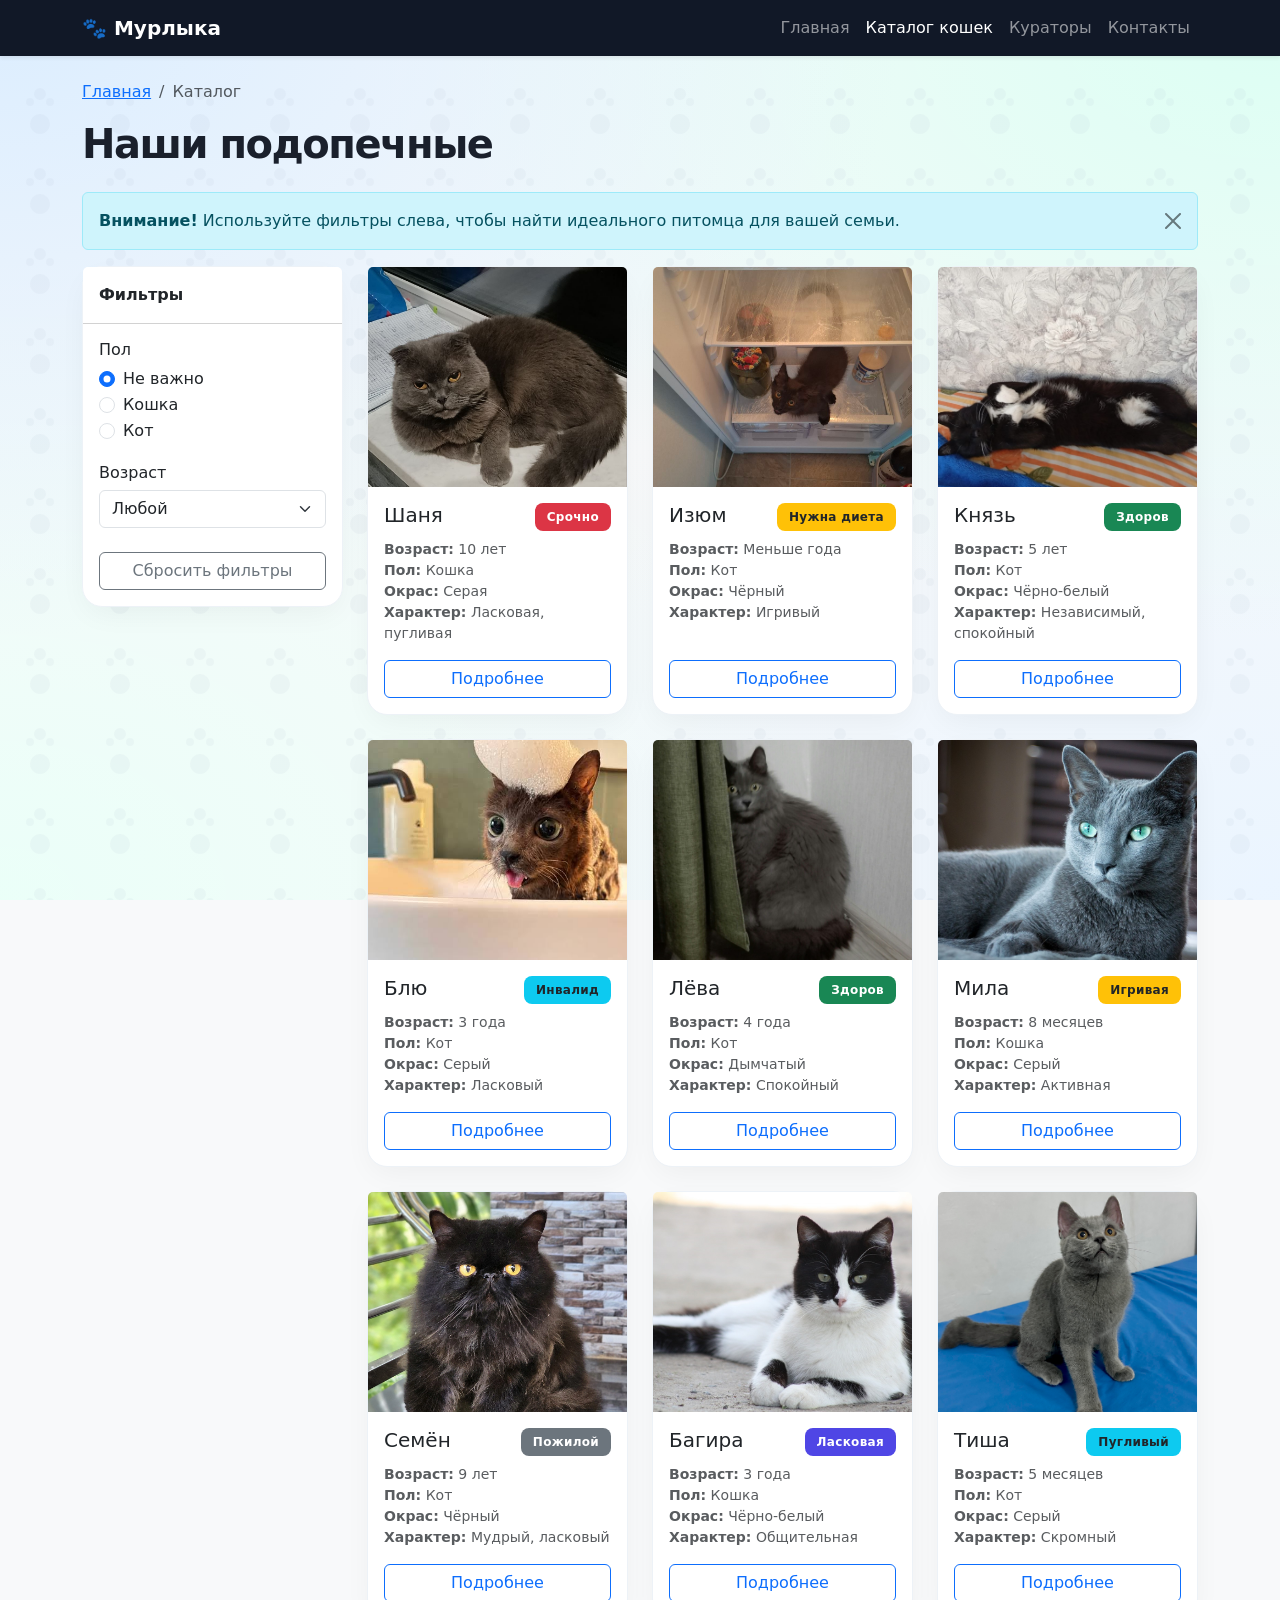
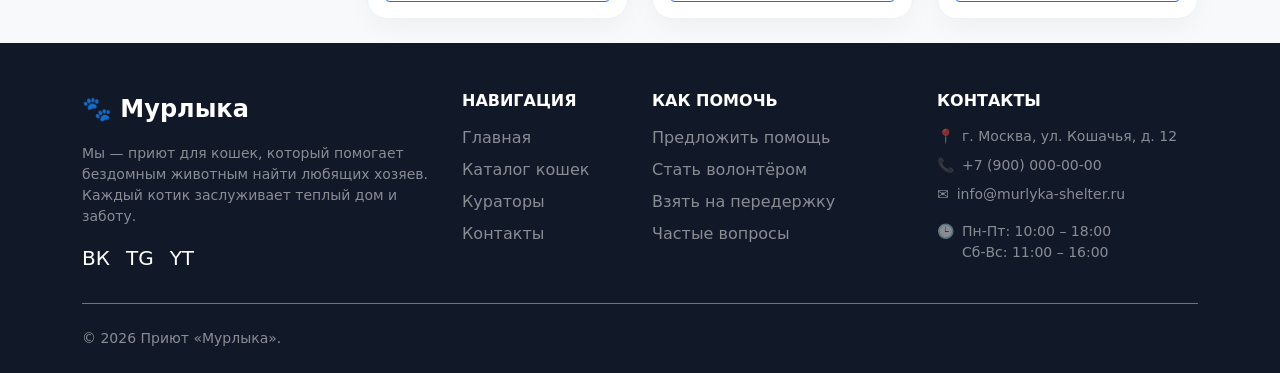
==== catalog.html @ c3ca49e0 "final changes" ====
<!DOCTYPE html>
<html lang="ru">
<head>
  <meta charset="UTF-8">
  <meta name="viewport" content="width=device-width, initial-scale=1.0">
  <meta name="description" content="Каталог кошек приюта Мурлыка. Найдите своего друга.">
  <title>Каталог кошек — Приют «Мурлыка»</title>
  
  <link rel="stylesheet" href="vendor/bootstrap/css/bootstrap.min.css">
  <link rel="stylesheet" href="css/custom.css">
</head>
<body class="bg-light d-flex flex-column min-vh-100">

  <!-- Навигация (копируем с главной) -->
  <nav class="navbar navbar-expand-lg navbar-dark bg-dark sticky-top shadow-sm">
    <div class="container">
      <a class="navbar-brand fw-bold" href="index.html">🐾 Мурлыка</a>
      <button class="navbar-toggler" type="button" data-bs-toggle="collapse" data-bs-target="#mainNavbar" aria-controls="mainNavbar" aria-expanded="false" aria-label="Переключить навигацию">
        <span class="navbar-toggler-icon"></span>
      </button>
      
      <div class="collapse navbar-collapse" id="mainNavbar">
        <ul class="navbar-nav ms-auto mb-2 mb-lg-0">
          <li class="nav-item">
            <a class="nav-link" href="index.html">Главная</a>
          </li>
          <li class="nav-item">
            <a class="nav-link active" aria-current="page" href="catalog.html">Каталог кошек</a>
          </li>
          
          <li class="nav-item">
            <a class="nav-link" href="curators.html">Кураторы</a>
          </li>
          <li class="nav-item">
            <a class="nav-link" href="contacts.html">Контакты</a>
          </li>
        </ul>
      </div>
    </div>
  </nav>

  <main class="flex-grow-1">
    <div class="container my-4">
      
      <!-- Хлебные крошки (из КР 1) -->
      <nav aria-label="breadcrumb">
        <ol class="breadcrumb">
          <li class="breadcrumb-item"><a href="index.html">Главная</a></li>
          <li class="breadcrumb-item active" aria-current="page">Каталог</li>
        </ol>
      </nav>

      <h1 class="mb-4">Наши подопечные</h1>

      <!-- Информационное сообщение (Alert из методички) -->
      <div class="alert alert-info alert-dismissible fade show" role="alert">
        <strong>Внимание!</strong> Используйте фильтры слева, чтобы найти идеального питомца для вашей семьи.
        <button type="button" class="btn-close" data-bs-dismiss="alert" aria-label="Закрыть"></button>
      </div>

            <div class="row g-4">
        <!-- Фильтры -->
        <div class="col-lg-3">
          <div class="catalog-filters sticky-top">
            <div class="card shadow-sm border-0">
              <div class="card-header bg-white fw-bold py-3">Фильтры</div>
              <div class="card-body">
                <!-- Добавили id="filter-form" -->
                <form id="filter-form">
                  
                  <fieldset class="mb-3">
                    <legend class="h6 mb-2">Пол</legend>
                    <div class="form-check">
                      <input class="form-check-input filter-radio" type="radio" name="gender" id="genderAll" value="all" checked>
                      <label class="form-check-label" for="genderAll">Не важно</label>
                    </div>
                    <div class="form-check">
                      <input class="form-check-input filter-radio" type="radio" name="gender" id="genderCat" value="cat">
                      <label class="form-check-label" for="genderCat">Кошка</label>
                    </div>
                    <div class="form-check">
                      <input class="form-check-input filter-radio" type="radio" name="gender" id="genderTom" value="tom">
                      <label class="form-check-label" for="genderTom">Кот</label>
                    </div>
                  </fieldset>

                  <div class="mb-4">
                    <label for="ageSelect" class="form-label h6">Возраст</label>
                    <select class="form-select filter-select" id="ageSelect">
                      <option value="all" selected>Любой</option>
                      <option value="kitten">Котёнок (до 1 года)</option>
                      <option value="adult">Взрослый (1-7 лет)</option>
                      <option value="senior">Пожилой (от 7 лет)</option>
                    </select>
                  </div>

                  <!-- Добавили кнопку сброса -->
                  <button type="button" class="btn btn-outline-secondary w-100" id="reset-filters">Сбросить фильтры</button>
                </form>
              </div>
            </div>
          </div>
        </div>

        <!-- Сетка карточек -->
        <div class="col-lg-9">
          <!-- Добавили id="catalog-grid" -->
          <div class="row row-cols-1 row-cols-md-2 row-cols-xl-3 g-4" id="catalog-grid">
            
            <!-- Шаня (data-gender="cat", data-age="senior") -->
            <div class="col cat-item" data-gender="cat" data-age="senior">
              <div class="card h-100 shadow-sm cat-card">
                <img src="images/cat-shanya.jpg" class="card-img-top" style="height: 220px; object-fit: cover; object-position: center;" alt="Шаня">
                <div class="card-body d-flex flex-column">
                  <div class="d-flex justify-content-between align-items-start mb-2">
                    <h5 class="card-title mb-0">Шаня</h5>
                    <span class="badge bg-danger">Срочно</span>
                  </div>
                  <p class="card-text text-muted small mb-3">
                    <strong>Возраст:</strong> 10 лет<br>
                    <strong>Пол:</strong> Кошка<br>
                    <strong>Окрас:</strong> Серая<br>
                    <strong>Характер:</strong> Ласковая, пугливая
                  </p>
                  <a href="product-shanya.html" class="btn btn-outline-primary mt-auto">Подробнее</a>
                </div>
              </div>
            </div>

            <!-- Изюм (data-gender="tom", data-age="kitten") -->
            <div class="col cat-item" data-gender="tom" data-age="kitten">
              <div class="card h-100 shadow-sm cat-card">
                <img src="images/cat-izyum.jpg" class="card-img-top" style="height: 220px; object-fit: cover; object-position: center;" alt="Изюм">
                <div class="card-body d-flex flex-column">
                  <div class="d-flex justify-content-between align-items-start mb-2">
                    <h5 class="card-title mb-0">Изюм</h5>
                    <span class="badge bg-warning text-dark">Нужна диета</span>
                  </div>
                  <p class="card-text text-muted small mb-3">
                    <strong>Возраст:</strong> Меньше года<br>
                    <strong>Пол:</strong> Кот<br>
                    <strong>Окрас:</strong> Чёрный<br>
                    <strong>Характер:</strong> Игривый
                  </p>
                  <a href="product-izyum.html" class="btn btn-outline-primary mt-auto">Подробнее</a>
                </div>
              </div>
            </div>

            <!-- Князь (data-gender="tom", data-age="adult") -->
            <div class="col cat-item" data-gender="tom" data-age="adult">
              <div class="card h-100 shadow-sm cat-card">
                <img src="images/cat-knyaz.jpg" class="card-img-top" style="height: 220px; object-fit: cover; object-position: center;" alt="Князь">
                <div class="card-body d-flex flex-column">
                  <div class="d-flex justify-content-between align-items-start mb-2">
                    <h5 class="card-title mb-0">Князь</h5>
                    <span class="badge bg-success">Здоров</span>
                  </div>
                  <p class="card-text text-muted small mb-3">
                    <strong>Возраст:</strong> 5 лет<br>
                    <strong>Пол:</strong> Кот<br>
                    <strong>Окрас:</strong> Чёрно-белый<br>
                    <strong>Характер:</strong> Независимый, спокойный
                  </p>
                  <a href="product-knyaz.html" class="btn btn-outline-primary mt-auto">Подробнее</a>
                </div>
              </div>
            </div>

            <!-- Блю (data-gender="tom", data-age="adult") -->
            <div class="col cat-item" data-gender="tom" data-age="adult">
              <div class="card h-100 shadow-sm cat-card">
                <img src="images/cat-blu.jpg" class="card-img-top" style="height: 220px; object-fit: cover; object-position: center 30%;" alt="Блю">
                <div class="card-body d-flex flex-column">
                  <div class="d-flex justify-content-between align-items-start mb-2">
                    <h5 class="card-title mb-0">Блю</h5>
                    <span class="badge bg-info text-dark">Инвалид</span>
                  </div>
                  <p class="card-text text-muted small mb-3">
                    <strong>Возраст:</strong> 3 года<br>
                    <strong>Пол:</strong> Кот<br>
                    <strong>Окрас:</strong> Серый<br>
                    <strong>Характер:</strong> Ласковый
                  </p>
                  <a href="product-blu.html" class="btn btn-outline-primary mt-auto">Подробнее</a>
                </div>
              </div>
            </div>
                        <!-- НОВЫЕ КОТИКИ -->

            <!-- 5. Лёва -->
            <div class="col cat-item" data-gender="tom" data-age="adult">
              <div class="card h-100 shadow-sm cat-card">
                <img src="images/cat-leva.jpg" class="card-img-top" style="height: 220px; object-fit: cover; object-position: center;" alt="Кот Лёва">
                <div class="card-body d-flex flex-column">
                  <div class="d-flex justify-content-between align-items-start mb-2">
                    <h5 class="card-title mb-0">Лёва</h5>
                    <span class="badge bg-success">Здоров</span>
                  </div>
                  <p class="card-text text-muted small mb-3">
                    <strong>Возраст:</strong> 4 года<br>
                    <strong>Пол:</strong> Кот<br>
                    <strong>Окрас:</strong> Дымчатый<br>
                    <strong>Характер:</strong> Спокойный
                  </p>
                  <a href="product-leva.html" class="btn btn-outline-primary mt-auto">Подробнее</a>
                </div>
              </div>
            </div>

            <!-- 6. Мила -->
            <div class="col cat-item" data-gender="cat" data-age="kitten">
              <div class="card h-100 shadow-sm cat-card">
                <img src="images/cat-mila.jpg" class="card-img-top" style="height: 220px; object-fit: cover; object-position: center 30%;" alt="Кошка Мила">
                <div class="card-body d-flex flex-column">
                  <div class="d-flex justify-content-between align-items-start mb-2">
                    <h5 class="card-title mb-0">Мила</h5>
                    <span class="badge bg-warning text-dark">Игривая</span>
                  </div>
                  <p class="card-text text-muted small mb-3">
                    <strong>Возраст:</strong> 8 месяцев<br>
                    <strong>Пол:</strong> Кошка<br>
                    <strong>Окрас:</strong> Серый<br>
                    <strong>Характер:</strong> Активная
                  </p>
                  <a href="product-mila.html" class="btn btn-outline-primary mt-auto">Подробнее</a>
                </div>
              </div>
            </div>

            <!-- 7. Семён -->
            <div class="col cat-item" data-gender="tom" data-age="senior">
              <div class="card h-100 shadow-sm cat-card">
                <img src="images/cat-semen.webp" class="card-img-top" style="height: 220px; object-fit: cover; object-position: center;" alt="Кот Семён">
                <div class="card-body d-flex flex-column">
                  <div class="d-flex justify-content-between align-items-start mb-2">
                    <h5 class="card-title mb-0">Семён</h5>
                    <span class="badge bg-secondary">Пожилой</span>
                  </div>
                  <p class="card-text text-muted small mb-3">
                    <strong>Возраст:</strong> 9 лет<br>
                    <strong>Пол:</strong> Кот<br>
                    <strong>Окрас:</strong> Чёрный<br>
                    <strong>Характер:</strong> Мудрый, ласковый
                  </p>
                  <a href="product-semen.html" class="btn btn-outline-primary mt-auto">Подробнее</a>
                </div>
              </div>
            </div>

            <!-- 8. Багира -->
            <div class="col cat-item" data-gender="cat" data-age="adult">
              <div class="card h-100 shadow-sm cat-card">
                <img src="images/cat-bagira.jpg" class="card-img-top" style="height: 220px; object-fit: cover; object-position: center;" alt="Кошка Багира">
                <div class="card-body d-flex flex-column">
                  <div class="d-flex justify-content-between align-items-start mb-2">
                    <h5 class="card-title mb-0">Багира</h5>
                    <span class="badge bg-primary">Ласковая</span>
                  </div>
                  <p class="card-text text-muted small mb-3">
                    <strong>Возраст:</strong> 3 года<br>
                    <strong>Пол:</strong> Кошка<br>
                    <strong>Окрас:</strong> Чёрно-белый<br>
                    <strong>Характер:</strong> Общительная
                  </p>
                  <a href="product-bagira.html" class="btn btn-outline-primary mt-auto">Подробнее</a>
                </div>
              </div>
            </div>

            <!-- 9. Тиша -->
            <div class="col cat-item" data-gender="tom" data-age="kitten">
              <div class="card h-100 shadow-sm cat-card">
                <img src="images/cat-tisha.jpg" class="card-img-top" style="height: 220px; object-fit: cover; object-position: center;" alt="Кот Тиша">
                <div class="card-body d-flex flex-column">
                  <div class="d-flex justify-content-between align-items-start mb-2">
                    <h5 class="card-title mb-0">Тиша</h5>
                    <span class="badge bg-info text-dark">Пугливый</span>
                  </div>
                  <p class="card-text text-muted small mb-3">
                    <strong>Возраст:</strong> 5 месяцев<br>
                    <strong>Пол:</strong> Кот<br>
                    <strong>Окрас:</strong> Серый<br>
                    <strong>Характер:</strong> Скромный
                  </p>
                  <a href="product-tisha.html" class="btn btn-outline-primary mt-auto">Подробнее</a>
                </div>
              </div>
            </div>

            <!-- Сообщение, если ничего не найдено -->
            <div class="col-12 text-center py-5 d-none" id="no-results">
              <h4 class="text-muted">По вашему запросу никого не нашлось 😿</h4>
              <p>Попробуйте изменить параметры фильтра.</p>
            </div>

          </div>
        </div>
      </div>
        
      </div>
    </div>
  </main>

 <footer class="bg-dark text-white pt-5 pb-4 mt-auto">
    <div class="container">
      <div class="row g-4">
        
        <!-- Колонка 1: О приюте -->
        <div class="col-lg-4 col-md-6 mb-4 mb-lg-0">
          <a class="navbar-brand fw-bold text-white fs-4 mb-3 d-block text-decoration-none" href="index.html">🐾 Мурлыка</a>
          <p class="text-white-50 small mb-3">
            Мы — приют для кошек, который помогает бездомным животным найти любящих хозяев. 
            Каждый котик заслуживает теплый дом и заботу.
          </p>
          <div class="d-flex gap-3 mt-3">
            <!-- Иконки соцсетей (заглушки) -->
            <a href="#" class="text-white text-decoration-none fs-5" aria-label="ВКонтакте">ВК</a>
            <a href="#" class="text-white text-decoration-none fs-5" aria-label="Telegram">TG</a>
            <a href="#" class="text-white text-decoration-none fs-5" aria-label="YouTube">YT</a>
          </div>
        </div>

        <!-- Колонка 2: Навигация -->
        <div class="col-lg-2 col-md-6 mb-4 mb-lg-0">
          <h5 class="text-white mb-3 fs-6 text-uppercase fw-bold">Навигация</h5>
          <ul class="list-unstyled">
            <li class="mb-2"><a href="index.html" class="text-white-50 text-decoration-none hover-white">Главная</a></li>
            <li class="mb-2"><a href="catalog.html" class="text-white-50 text-decoration-none hover-white">Каталог кошек</a></li>
            <li class="mb-2"><a href="curators.html" class="text-white-50 text-decoration-none hover-white">Кураторы</a></li>
            <li class="mb-2"><a href="contacts.html" class="text-white-50 text-decoration-none hover-white">Контакты</a></li>
          </ul>
        </div>

        <!-- Колонка 3: Помощь -->
        <div class="col-lg-3 col-md-6 mb-4 mb-lg-0">
          <h5 class="text-white mb-3 fs-6 text-uppercase fw-bold">Как помочь</h5>
          <ul class="list-unstyled">
            <li class="mb-2"><a href="order.html" class="text-white-50 text-decoration-none hover-white">Предложить помощь</a></li>
            <li class="mb-2"><a href="order.html" class="text-white-50 text-decoration-none hover-white">Стать волонтёром</a></li>
            <li class="mb-2"><a href="order.html" class="text-white-50 text-decoration-none hover-white">Взять на передержку</a></li>
            <li class="mb-2"><a href="index.html#faq" class="text-white-50 text-decoration-none hover-white">Частые вопросы</a></li>
          </ul>
        </div>

        <!-- Колонка 4: Контакты -->
        <div class="col-lg-3 col-md-6 mb-4 mb-lg-0">
          <h5 class="text-white mb-3 fs-6 text-uppercase fw-bold">Контакты</h5>
          <ul class="list-unstyled text-white-50 small">
            <li class="mb-2 d-flex">
              <span class="me-2">📍</span>
              <span>г. Москва, ул. Кошачья, д. 12</span>
            </li>
            <li class="mb-2 d-flex">
              <span class="me-2">📞</span>
              <a href="tel:+79000000000" class="text-white-50 text-decoration-none hover-white">+7 (900) 000-00-00</a>
            </li>
            <li class="mb-2 d-flex">
              <span class="me-2">✉️</span>
              <a href="mailto:info@murlyka-shelter.ru" class="text-white-50 text-decoration-none hover-white">info@murlyka-shelter.ru</a>
            </li>
            <li class="d-flex mt-3">
              <span class="me-2">🕒</span>
              <span>Пн-Пт: 10:00 – 18:00<br>Сб-Вс: 11:00 – 16:00</span>
            </li>
          </ul>
        </div>

      </div>

      <!-- Нижняя полоса (Копирайт) -->
      <div class="border-top border-secondary mt-4 pt-4 text-center text-md-start">
        <div class="row align-items-center">
          <div class="col-md-6 mb-2 mb-md-0">
            <p class="text-white-50 small mb-0">&copy; 2026 Приют «Мурлыка». </p>
          </div>
          
        </div>
      </div>
    </div>
  </footer>
    <a href="#top" class="scroll-top" id="scroll-top" aria-label="Наверх">🐾</a>

  <script src="vendor/bootstrap/js/bootstrap.bundle.min.js"></script>
  <script src="js/main.js"></script>
</body>
</html>
---- css/custom.css ----
/* ===============================
   Кастомные стили для Приюта
   =============================== */

/* Убираем стандартный отступ у sticky-фильтров, чтобы не наезжали на navbar */
.sticky-sidebar {
  position: sticky;
  top: 90px; /* Высота navbar + отступ */
  z-index: 10;
}

/* Стили для карточек кошек */
.cat-card {
  transition: transform 0.2s, box-shadow 0.2s;
}
.cat-card:hover {
  transform: translateY(-5px);
  box-shadow: 0 .5rem 1rem rgba(0,0,0,.15)!important;
}

/* Красивые звезды для рейтинга */
.stars {
  color: #ffc107; /* Bootstrap warning color */
  font-size: 1.2rem;
}

/* ===============================
   Кнопка "Наверх" (Кошачья лапка)
   =============================== */
.scroll-top {
  position: fixed;
  right: 24px;
  bottom: 24px;
  z-index: 1050;
  display: inline-flex;
  align-items: center;
  justify-content: center;
  width: 55px;
  height: 55px;
  background-color: #c9cdd2; /* Наш основной синий цвет */
  color: #ffffff; /* Белая лапка */
  font-size: 24px; 
  text-decoration: none;
  border-radius: 50%;
  border: none; /* Убрали окантовку */
  box-shadow: 0 4px 12px rgba(13, 110, 253, 0.4); /* Синяя тень */
  
  opacity: 0;
  visibility: hidden;
  transition: all 0.3s ease;
}

/* Делаем лапку чисто-белой (убираем фиолетовый оттенок) */
.scroll-top {
  filter: drop-shadow(0 0 0 #fff); 
}

/* Ушки (синие) */
.scroll-top::before,
.scroll-top::after {
  content: "";
  position: absolute;
  top: -14px; 
  width: 0;
  height: 0;
  border-left: 10px solid transparent;
  border-right: 10px solid transparent;
  border-bottom: 20px solid #c9cdd2; /* Синие ушки */
  transition: all 0.3s ease;
  z-index: -1;
}

.scroll-top::before {
  left: 4px;
  transform: rotate(-20deg);
}

.scroll-top::after {
  right: 4px;
  transform: rotate(20deg);
}

/* Появление */
.scroll-top--visible {
  opacity: 1;
  visibility: visible;
}

/* Наведение (кнопка становится немного темнее и подпрыгивает) */
.scroll-top:hover {
  background-color: #0b5ed7; /* Темнее при наведении */
  transform: translateY(-5px);
  box-shadow: 0 6px 15px rgba(13, 110, 253, 0.6);
}

.scroll-top:hover::before,
.scroll-top:hover::after {
  border-bottom-color: #0b5ed7; 
}

/* ===============================
   Стили для каталога (Фильтры)
   =============================== */
.catalog-filters {
  /* sticky-top от Bootstrap делает фильтры прилипающими, 
     мы лишь задаем позицию, чтобы они не перекрывались шапкой */
  top: 90px; 
  z-index: 10;
}

/* Немного стилизуем скроллбар внутри фильтров, если он появится */
.catalog-filters::-webkit-scrollbar {
  width: 6px;
}
.catalog-filters::-webkit-scrollbar-thumb {
  background-color: #ccc;
  border-radius: 4px;
}

/* Делаем картинки-заглушки для котиков аккуратнее */
.cat-img-placeholder {
  height: 220px;
  background-color: #e9ecef;
  display: flex;
  align-items: center;
  justify-content: center;
  border-radius: 0.375rem 0.375rem 0 0;
}

/* ===============================
   Страница кошки (product)
   =============================== */
.cat-main-img {
  background-color: #e9ecef;
  min-height: 400px;
  display: flex;
  align-items: center;
  justify-content: center;
  border-radius: 0.5rem;
  font-size: 1.5rem;
  color: #6c757d;
}

/* Рейтинг звезд */
.rating-stars {
  color: #ffc107;
  font-size: 1.5rem;
  letter-spacing: 2px;
}

/* Карточки отзывов */
.review-card {
  border-left: 4px solid #0d6efd; /* Primary Bootstrap color */
  background-color: #fff;
}

/* ===============================
   Стили для карусели
   =============================== */
.carousel-item {
  height: 450px; 
  background-size: cover;
  background-position: center;
  position: relative;
}

/* Затемнение фона */
.carousel-item::before {
  content: "";
  position: absolute;
  top: 0; left: 0; right: 0; bottom: 0;
  background: rgba(0, 0, 0, 0.5); /* Полупрозрачный черный */
  z-index: 1;
}

.carousel-caption {
  z-index: 2;
  bottom: 50%; 
  transform: translateY(50%); 
  text-shadow: 2px 2px 4px rgba(0,0,0,0.9); /* Тень для текста */
}

/* На телефонах */
@media (max-width: 768px) {
  .carousel-item { height: 350px; }
  .carousel-caption h3 { font-size: 1.5rem; }
}

/* ===============================
   ГЛОБАЛЬНЫЙ РЕБРЕНДИНГ (WOW-ЭФФЕКТ)
   =============================== */

/* 1. Меняем стандартный шрифт на современный (как в крупных сервисах) */
body {
  font-family: 'Inter', 'Segoe UI', system-ui, -apple-system, sans-serif;
  background-color: #fcfcfc !important; /* Чуть теплый белый, не режет глаз */
  color: #2d3748; /* Темно-серый вместо черного, выглядит мягче */
  font-size: 16px;
}

/* 2. Делаем заголовки крупнее и жирнее (эффект редакционного дизайна) */
h1, .display-5 { 
  font-weight: 800 !important; 
  letter-spacing: -1.5px; 
  color: #1a202c;
}
h2, h3 { 
  font-weight: 700 !important; 
  letter-spacing: -0.5px; 
}

/* 3. МЕНЯЕМ ФИРМЕННЫЙ ЦВЕТ (с синего на глубокий индиго) */
:root {
  --bs-primary: #4f46e5;
  --bs-primary-rgb: 79, 70, 229;
}

/* Перекрашиваем все основные кнопки */
.btn-primary {
  background-color: #4f46e5 !important;
  border-color: #4f46e5 !important;
  box-shadow: 0 4px 14px rgba(79, 70, 229, 0.3) !important;
}
.btn-primary:hover {
  background-color: #4338ca !important;
  transform: translateY(-2px);
}

/* Перекрашиваем Navbar (шапку) */
.bg-dark, .navbar-dark {
  background-color: #111827 !important; /* Глубокий графитовый */
}

/* 4. Делаем карточки котиков "премиальными" */
.card {
  border: 1px solid #edf2f7 !important;
  border-radius: 20px !important; /* Сильное скругление */
  background: #ffffff;
  box-shadow: 0 10px 30px -5px rgba(0, 0, 0, 0.05) !important;
  transition: all 0.3s cubic-bezier(0.4, 0, 0.2, 1);
}

.card:hover {
  transform: translateY(-8px);
  box-shadow: 0 20px 40px -5px rgba(0, 0, 0, 0.08) !important;
  border-color: #cbd5e0 !important;
}

/* 5. Красивые бейджи (Срочно, Здоров и т.д.) */
.badge {
  padding: 8px 12px !important;
  border-radius: 8px !important;
  font-weight: 600;
  letter-spacing: 0.3px;
}

/* 6. Красивая таблица характеристик */
.table-bordered {
  border-color: #edf2f7;
}
.table th {
  background-color: #f7fafc;
  color: #4a5568;
  text-transform: uppercase;
  font-size: 0.85rem;
  letter-spacing: 0.5px;
}

/* ===============================
   ФОН С ЛАПКАМИ (Кошачья тематика)
   =============================== */

body {
  font-family: 'Inter', 'Segoe UI', system-ui, -apple-system, sans-serif;
  color: #2d3748;
  font-size: 16px;
  min-height: 100vh;
  background-attachment: fixed;

  /* 1. Мягкий цветовой градиент (голубой и мятный) */
  background-color: #f7f9fc;
  background-image: 
    /* Слой с лапками (полупрозрачный SVG) */
    url("data:image/svg+xml,%3Csvg width='80' height='80' viewBox='0 0 80 80' xmlns='http://www.w3.org/2000/svg'%3E%3Cg fill='%2394a3b8' fill-opacity='0.08'%3E%3Cpath d='M40 20a6 6 0 1 0 0-12 6 6 0 0 0 0 12zm-10 6a4 4 0 1 0 0-8 4 4 0 0 0 0 8zm20 0a4 4 0 1 0 0-8 4 4 0 0 0 0 8zm-10 8a10 10 0 0 1 10 10c0 5.5-4.5 10-10 10s-10-4.5-10-10a10 10 0 0 1 10-10z'/%3E%3C/g%3E%3C/svg%3E"),
    /* 2. Мягкие цветовые пятна по углам */
    radial-gradient(at 0% 0%, hsla(210, 100%, 93%, 1) 0px, transparent 50%),
    radial-gradient(at 100% 0%, hsla(160, 100%, 93%, 1) 0px, transparent 50%),
    radial-gradient(at 100% 100%, hsla(210, 100%, 96%, 1) 0px, transparent 50%),
    radial-gradient(at 0% 100%, hsla(160, 100%, 96%, 1) 0px, transparent 50%);
}

/* Градиентный фон для Hero-блока на главной */
.hero-section {
  background: linear-gradient(135deg, #fdfbfb 0%, #ebedee 100%);
  border-radius: 30px;
  padding: 3rem 2rem;
  margin-top: 2rem;
  box-shadow: inset 0 0 0 1px rgba(255,255,255,0.5);
}

/* ===============================
   Элегантный разделитель с лапками
   =============================== */
.cat-divider {
  display: flex;
  align-items: center;
  justify-content: center;
  margin: 3rem 0;
  color: #cbd5e0; /* Светло-серый цвет */
}

/* Линии по бокам */
.cat-divider::before,
.cat-divider::after {
  content: "";
  flex: 1;
  border-bottom: 2px dashed #e2e8f0; /* Пунктирная линия */
}

/* Лапки по центру (используем эмодзи, но стилизуем его) */
.cat-divider span {
  padding: 0 20px;
  font-size: 24px;
  letter-spacing: 10px; /* Расстояние между лапками */
  opacity: 0.6;
  filter: grayscale(100%); /* Делаем лапки серыми, чтобы не отвлекали */
}

/* ===============================
   КОШАЧЬЯ ЛАПКА ВМЕСТО КУРСОРА
   =============================== */

/* Применяем ко всему body. 
   В url() зашит код белой лапки с черной обводкой (чтобы было видно на любом фоне). 
   Хотспот (2 2) — это точка, где находится "кончик" курсора. */
body, a, button, .btn, .nav-link, .card {
  cursor: url("data:image/svg+xml;utf8,<svg xmlns='http://www.w3.org/2000/svg' width='32' height='32' viewBox='0 0 32 32'><path d='M16 28c-4 0-8-2-8-6 0-2 2-4 4-4 1 0 2 1 3 1s2-1 3-1c2 0 4 2 4 4 0 4-4 6-8 6zM8 14c-1.5 0-3-1.5-3-3s1.5-3 3-3 3 1.5 3 3-1.5 3-3 3zm16 0c-1.5 0-3-1.5-3-3s1.5-3 3-3 3 1.5 3 3-1.5 3-3 3zm-8-4c-1.5 0-3-1.5-3-3s1.5-3 3-3 3 1.5 3 3-1.5 3-3 3z' fill='white' stroke='%23333' stroke-width='2'/></svg>") 2 2, auto !important;
}

/* Для кликабельных элементов (ссылок, кнопок) делаем лапку-указатель */
a:hover, button:hover, .btn:hover, .nav-link:hover {
  cursor: url("data:image/svg+xml;utf8,<svg xmlns='http://www.w3.org/2000/svg' width='32' height='32' viewBox='0 0 32 32'><path d='M16 28c-4 0-8-2-8-6 0-2 2-4 4-4 1 0 2 1 3 1s2-1 3-1c2 0 4 2 4 4 0 4-4 6-8 6zM8 14c-1.5 0-3-1.5-3-3s1.5-3 3-3 3 1.5 3 3-1.5 3-3 3zm16 0c-1.5 0-3-1.5-3-3s1.5-3 3-3 3 1.5 3 3-1.5 3-3 3zm-8-4c-1.5 0-3-1.5-3-3s1.5-3 3-3 3 1.5 3 3-1.5 3-3 3z' fill='%230d6efd' stroke='%23333' stroke-width='2'/></svg>") 2 2, pointer !important;
}
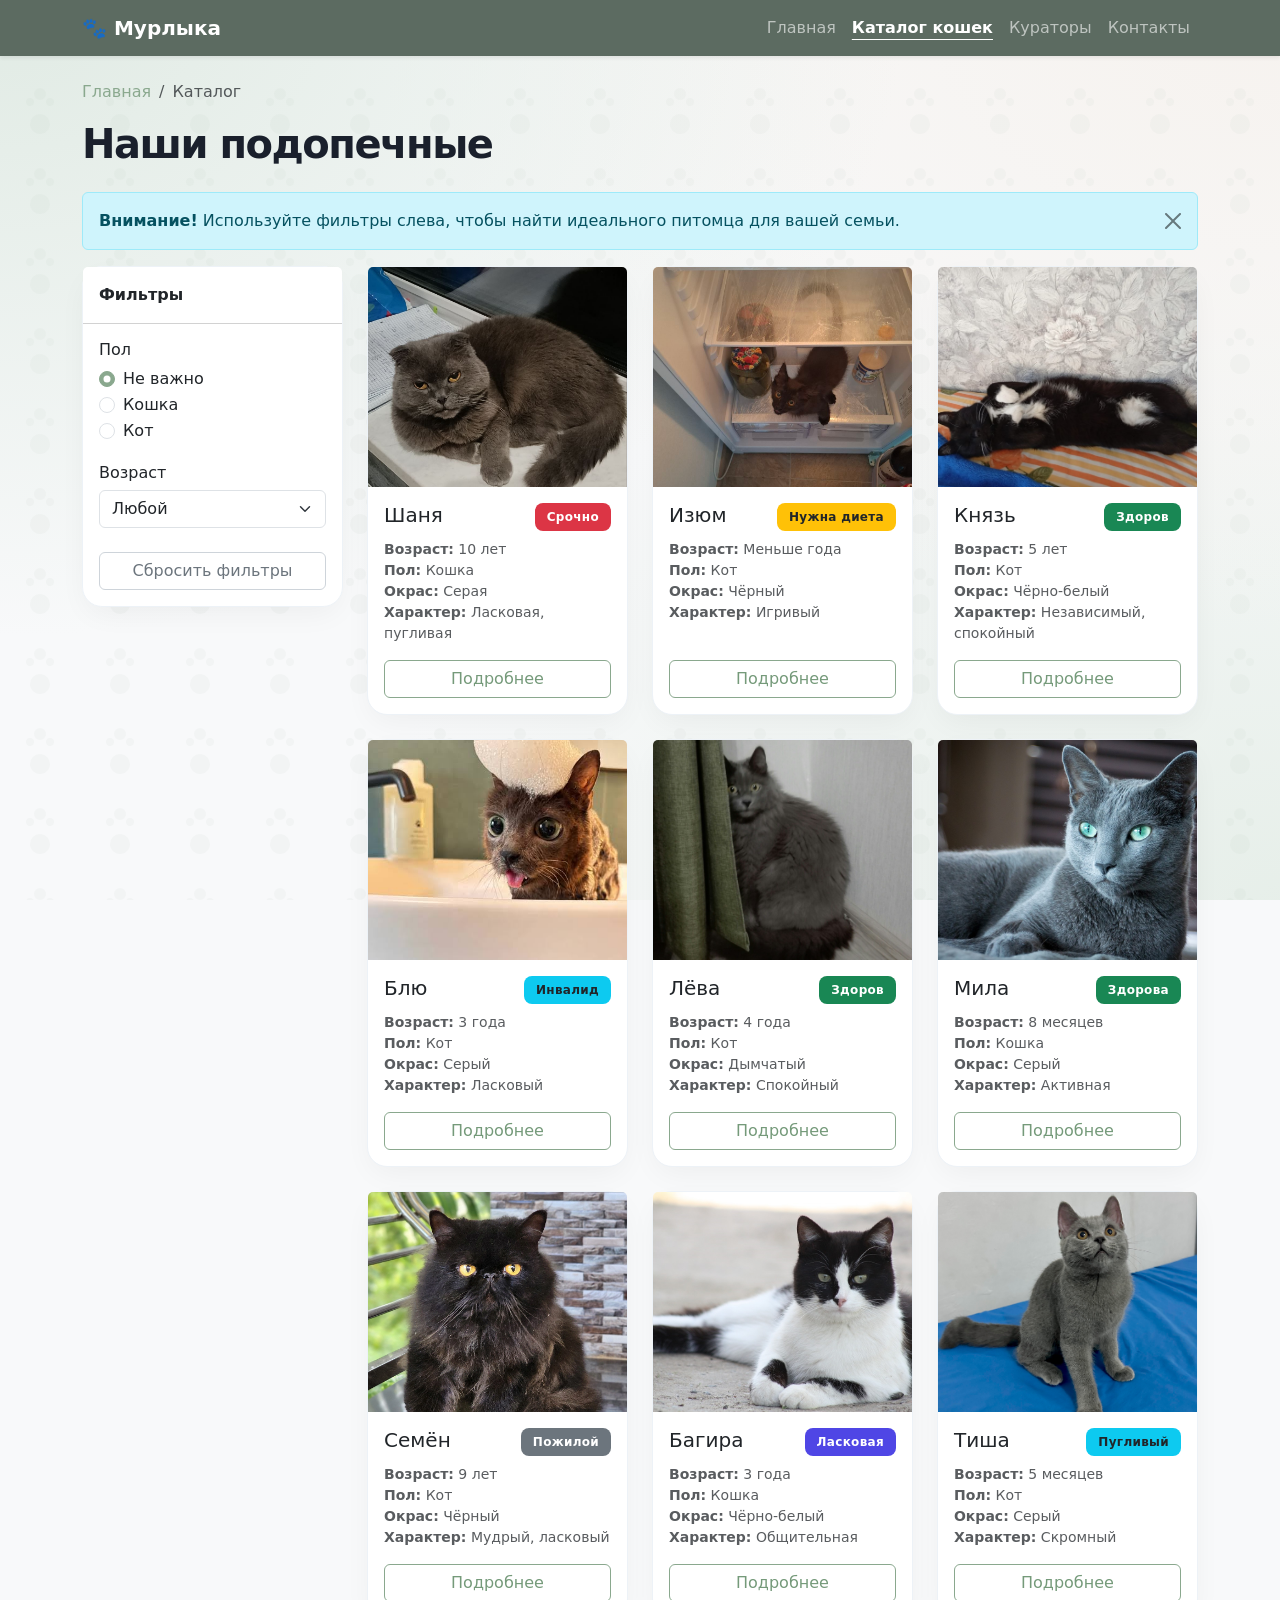
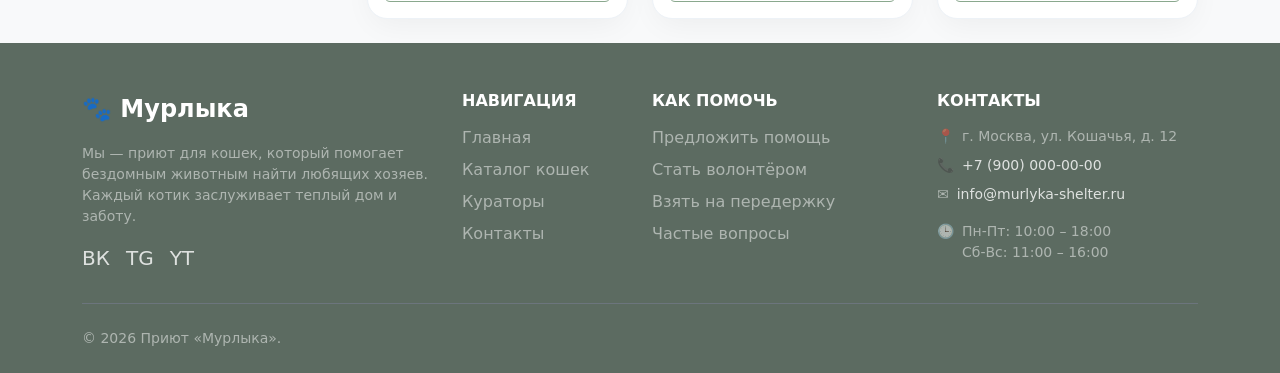
==== commit e55418a5: "lots of fixes" ====
--- a/catalog.html
+++ b/catalog.html
@@ -215,7 +215,7 @@
                 <div class="card-body d-flex flex-column">
                   <div class="d-flex justify-content-between align-items-start mb-2">
                     <h5 class="card-title mb-0">Мила</h5>
-                    <span class="badge bg-warning text-dark">Игривая</span>
+                    <span class="badge bg-success ">Здорова</span>
                   </div>
                   <p class="card-text text-muted small mb-3">
                     <strong>Возраст:</strong> 8 месяцев<br>
--- a/css/custom.css
+++ b/css/custom.css
@@ -37,25 +37,19 @@
   justify-content: center;
   width: 55px;
   height: 55px;
-  background-color: #c9cdd2; /* Наш основной синий цвет */
-  color: #ffffff; /* Белая лапка */
-  font-size: 24px; 
+  background-color: #8aa88e !important; /* Шалфейный зеленый */
+  color: #ffffff; /* Белая лапка (SVG берет цвет отсюда) */
   text-decoration: none;
   border-radius: 50%;
-  border: none; /* Убрали окантовку */
-  box-shadow: 0 4px 12px rgba(13, 110, 253, 0.4); /* Синяя тень */
+  border: none;
+  box-shadow: 0 4px 12px rgba(138, 168, 142, 0.4);
   
   opacity: 0;
   visibility: hidden;
   transition: all 0.3s ease;
 }
 
-/* Делаем лапку чисто-белой (убираем фиолетовый оттенок) */
-.scroll-top {
-  filter: drop-shadow(0 0 0 #fff); 
-}
-
-/* Ушки (синие) */
+/* Ушки (в цвет кнопки) */
 .scroll-top::before,
 .scroll-top::after {
   content: "";
@@ -65,7 +59,7 @@
   height: 0;
   border-left: 10px solid transparent;
   border-right: 10px solid transparent;
-  border-bottom: 20px solid #c9cdd2; /* Синие ушки */
+  border-bottom: 20px solid #8aa88e; /* Шалфейные ушки */
   transition: all 0.3s ease;
   z-index: -1;
 }
@@ -86,16 +80,16 @@
   visibility: visible;
 }
 
-/* Наведение (кнопка становится немного темнее и подпрыгивает) */
+/* Наведение (становится темно-зеленым) */
 .scroll-top:hover {
-  background-color: #0b5ed7; /* Темнее при наведении */
+  background-color: #759a7a !important; 
   transform: translateY(-5px);
-  box-shadow: 0 6px 15px rgba(13, 110, 253, 0.6);
+  box-shadow: 0 6px 15px rgba(117, 154, 122, 0.6);
 }
 
 .scroll-top:hover::before,
 .scroll-top:hover::after {
-  border-bottom-color: #0b5ed7; 
+  border-bottom-color: #759a7a; 
 }
 
 /* ===============================
@@ -215,20 +209,37 @@
   --bs-primary-rgb: 79, 70, 229;
 }
 
-/* Перекрашиваем все основные кнопки */
+/* ===============================
+   МЯГКАЯ ПАЛИТРА (Шалфейный зеленый)
+   =============================== */
+
 .btn-primary {
-  background-color: #4f46e5 !important;
-  border-color: #4f46e5 !important;
-  box-shadow: 0 4px 14px rgba(79, 70, 229, 0.3) !important;
-}
+  background-color: #8aa88e !important; /* Мягкий шалфейный */
+  border-color: #8aa88e !important;
+  color: #ffffff !important;
+  box-shadow: 0 4px 12px rgba(138, 168, 142, 0.3) !important;
+  transition: all 0.3s ease;
+}
+
 .btn-primary:hover {
-  background-color: #4338ca !important;
+  background-color: #759a7a !important; /* Чуть темнее при наведении */
+  border-color: #759a7a !important;
   transform: translateY(-2px);
 }
 
-/* Перекрашиваем Navbar (шапку) */
+/* Контурные кнопки */
+.btn-outline-primary {
+  color: #759a7a !important;
+  border-color: #8aa88e !important;
+}
+
+.btn-outline-primary:hover {
+  background-color: #8aa88e !important;
+  color: #ffffff !important;
+}
+
 .bg-dark, .navbar-dark {
-  background-color: #111827 !important; /* Глубокий графитовый */
+  background-color: #5c6b61 !important; /* Теплый серо-зеленый */
 }
 
 /* 4. Делаем карточки котиков "премиальными" */
@@ -270,23 +281,20 @@
    ФОН С ЛАПКАМИ (Кошачья тематика)
    =============================== */
 
-body {
+ body {
   font-family: 'Inter', 'Segoe UI', system-ui, -apple-system, sans-serif;
-  color: #2d3748;
+  color: #4a4a4a; /* Мягкий темно-серый вместо черного */
   font-size: 16px;
   min-height: 100vh;
   background-attachment: fixed;
 
-  /* 1. Мягкий цветовой градиент (голубой и мятный) */
-  background-color: #f7f9fc;
+  /* Теплый кремовый фон с едва заметными лапками */
+  background-color: #fcfaf8;
   background-image: 
-    /* Слой с лапками (полупрозрачный SVG) */
-    url("data:image/svg+xml,%3Csvg width='80' height='80' viewBox='0 0 80 80' xmlns='http://www.w3.org/2000/svg'%3E%3Cg fill='%2394a3b8' fill-opacity='0.08'%3E%3Cpath d='M40 20a6 6 0 1 0 0-12 6 6 0 0 0 0 12zm-10 6a4 4 0 1 0 0-8 4 4 0 0 0 0 8zm20 0a4 4 0 1 0 0-8 4 4 0 0 0 0 8zm-10 8a10 10 0 0 1 10 10c0 5.5-4.5 10-10 10s-10-4.5-10-10a10 10 0 0 1 10-10z'/%3E%3C/g%3E%3C/svg%3E"),
-    /* 2. Мягкие цветовые пятна по углам */
-    radial-gradient(at 0% 0%, hsla(210, 100%, 93%, 1) 0px, transparent 50%),
-    radial-gradient(at 100% 0%, hsla(160, 100%, 93%, 1) 0px, transparent 50%),
-    radial-gradient(at 100% 100%, hsla(210, 100%, 96%, 1) 0px, transparent 50%),
-    radial-gradient(at 0% 100%, hsla(160, 100%, 96%, 1) 0px, transparent 50%);
+    url("data:image/svg+xml,%3Csvg width='80' height='80' viewBox='0 0 80 80' xmlns='http://www.w3.org/2000/svg'%3E%3Cg fill='%238aa88e' fill-opacity='0.05'%3E%3Cpath d='M40 20a6 6 0 1 0 0-12 6 6 0 0 0 0 12zm-10 6a4 4 0 1 0 0-8 4 4 0 0 0 0 8zm20 0a4 4 0 1 0 0-8 4 4 0 0 0 0 8zm-10 8a10 10 0 0 1 10 10c0 5.5-4.5 10-10 10s-10-4.5-10-10a10 10 0 0 1 10-10z'/%3E%3C/g%3E%3C/svg%3E"),
+    radial-gradient(at 0% 0%, hsla(140, 20%, 90%, 1) 0px, transparent 50%),
+    radial-gradient(at 100% 0%, hsla(30, 30%, 95%, 1) 0px, transparent 50%),
+    radial-gradient(at 100% 100%, hsla(140, 20%, 92%, 1) 0px, transparent 50%);
 }
 
 /* Градиентный фон для Hero-блока на главной */
@@ -326,19 +334,158 @@
   filter: grayscale(100%); /* Делаем лапки серыми, чтобы не отвлекали */
 }
 
-/* ===============================
-   КОШАЧЬЯ ЛАПКА ВМЕСТО КУРСОРА
-   =============================== */
-
-/* Применяем ко всему body. 
-   В url() зашит код белой лапки с черной обводкой (чтобы было видно на любом фоне). 
-   Хотспот (2 2) — это точка, где находится "кончик" курсора. */
-body, a, button, .btn, .nav-link, .card {
-  cursor: url("data:image/svg+xml;utf8,<svg xmlns='http://www.w3.org/2000/svg' width='32' height='32' viewBox='0 0 32 32'><path d='M16 28c-4 0-8-2-8-6 0-2 2-4 4-4 1 0 2 1 3 1s2-1 3-1c2 0 4 2 4 4 0 4-4 6-8 6zM8 14c-1.5 0-3-1.5-3-3s1.5-3 3-3 3 1.5 3 3-1.5 3-3 3zm16 0c-1.5 0-3-1.5-3-3s1.5-3 3-3 3 1.5 3 3-1.5 3-3 3zm-8-4c-1.5 0-3-1.5-3-3s1.5-3 3-3 3 1.5 3 3-1.5 3-3 3z' fill='white' stroke='%23333' stroke-width='2'/></svg>") 2 2, auto !important;
-}
-
-/* Для кликабельных элементов (ссылок, кнопок) делаем лапку-указатель */
-a:hover, button:hover, .btn:hover, .nav-link:hover {
-  cursor: url("data:image/svg+xml;utf8,<svg xmlns='http://www.w3.org/2000/svg' width='32' height='32' viewBox='0 0 32 32'><path d='M16 28c-4 0-8-2-8-6 0-2 2-4 4-4 1 0 2 1 3 1s2-1 3-1c2 0 4 2 4 4 0 4-4 6-8 6zM8 14c-1.5 0-3-1.5-3-3s1.5-3 3-3 3 1.5 3 3-1.5 3-3 3zm16 0c-1.5 0-3-1.5-3-3s1.5-3 3-3 3 1.5 3 3-1.5 3-3 3zm-8-4c-1.5 0-3-1.5-3-3s1.5-3 3-3 3 1.5 3 3-1.5 3-3 3z' fill='%230d6efd' stroke='%23333' stroke-width='2'/></svg>") 2 2, pointer !important;
-}
-
+
+
+/* Обычная стрелка для всего сайта */
+body {
+  cursor: auto;
+}
+
+/* Лапка (мягкий серый цвет) для кликабельных элементов */
+a, button, .btn, .nav-link, .dropdown-item, .page-link {
+  cursor: url("data:image/svg+xml;utf8,<svg xmlns='http://www.w3.org/2000/svg' width='24' height='24' viewBox='0 0 32 32'><path d='M16 28c-4 0-8-2-8-6 0-2 2-4 4-4 1 0 2 1 3 1s2-1 3-1c2 0 4 2 4 4 0 4-4 6-8 6zM8 14c-1.5 0-3-1.5-3-3s1.5-3 3-3 3 1.5 3 3-1.5 3-3 3zm16 0c-1.5 0-3-1.5-3-3s1.5-3 3-3 3 1.5 3 3-1.5 3-3 3zm-8-4c-1.5 0-3-1.5-3-3s1.5-3 3-3 3 1.5 3 3-1.5 3-3 3z' fill='%238e8e8e' stroke='white' stroke-width='2'/></svg>") 2 2, pointer !important;
+}
+
+/* ===============================
+   Шапка калькулятора в цвет сайта
+   =============================== */
+.card-header.bg-primary {
+  background-color: #8aa88e !important; /* Шалфейный цвет */
+  color: white !important;
+  border-bottom: none; /* Убираем стандартную рамку, если есть */
+}
+
+/* ===============================
+   ФИНАЛЬНАЯ ЦВЕТОКОРРЕКЦИЯ (Убираем синий)
+   =============================== */
+
+/* 1. Перекрашиваем радиокнопки и чекбоксы (кружки в фильтрах) */
+.form-check-input:checked {
+  background-color: #8aa88e !important; /* Наш шалфейный */
+  border-color: #8aa88e !important;
+}
+/* Эффект фокуса (когда нажимаем) */
+.form-check-input:focus {
+  border-color: #8aa88e !important;
+  box-shadow: 0 0 0 0.25rem rgba(138, 168, 142, 0.25) !important;
+}
+
+/* 2. Хлебные крошки (Главная / Каталог) */
+.breadcrumb-item a {
+  color: #8aa88e !important; /* Зеленая ссылка */
+  text-decoration: none;
+}
+.breadcrumb-item a:hover {
+  color: #759a7a !important; /* Темнеет при наведении */
+  text-decoration: underline;
+}
+
+/* 3. Выпадающий список (Возраст) */
+.form-select:focus {
+  border-color: #8aa88e !important;
+  box-shadow: 0 0 0 0.25rem rgba(138, 168, 142, 0.25) !important;
+}
+
+/* 4. Кнопка "Сбросить фильтры" (если она была синей) */
+.btn-outline-secondary {
+  color: #6c757d !important;
+  border-color: #ced4da !important;
+}
+.btn-outline-secondary:hover {
+  background-color: #8aa88e !important;
+  border-color: #8aa88e !important;
+  color: white !important;
+}
+
+/* ===============================
+   Аккордеон в цвет сайта
+   =============================== */
+
+/* Фон открытого (активного) пункта */
+.accordion-button:not(.collapsed) {
+  background-color: #8aa88e !important; /* Шалфейный цвет */
+  color: #ffffff !important; /* Белый текст */
+  box-shadow: none !important; 
+}
+
+/* Иконка стрелочки внутри открытого пункта (белая) */
+.accordion-button:not(.collapsed)::after {
+  filter: brightness(0) invert(1); 
+}
+
+/* Убираем синюю рамку при клике */
+.accordion-button:focus {
+  border-color: #8aa88e !important;
+  box-shadow: 0 0 0 0.25rem rgba(138, 168, 142, 0.25) !important;
+}
+
+/* Наведение ТОЛЬКО на закрытые пункты */
+.accordion-button.collapsed:hover {
+  background-color: #f4f8f4 !important; 
+  color: #333 !important;
+}
+
+/* А если открытый пункт навести — оставляем зеленым (текст белым) */
+.accordion-button:not(.collapsed):hover {
+  background-color: #8aa88e !important;
+  color: #ffffff !important;
+}
+
+
+
+/* ===============================
+   Эффект наведения в навигации (Navbar)
+   =============================== */
+
+/* Базовый цвет текста в меню */
+.navbar-dark .navbar-nav .nav-link {
+  color: rgba(255, 255, 255, 0.6) !important; /* Полупрозрачный белый */
+  transition: color 0.3s ease;
+  text-decoration: none;
+}
+
+/* При наведении: чистый белый + подчеркивание */
+.navbar-dark .navbar-nav .nav-link:hover {
+  color: #ffffff !important;
+  text-decoration: underline !important;
+  text-underline-offset: 6px; /* Делаем отступ подчеркивания от текста, чтобы было красивее */
+  text-decoration-thickness: 2px; /* Делаем линию чуть толще */
+}
+
+/* Активный пункт меню (на котором мы находимся) */
+.navbar-dark .navbar-nav .nav-link.active {
+  color: #ffffff !important;
+  font-weight: 600;
+  /* Для активной ссылки можно оставить подчеркивание всегда */
+  text-decoration: underline !important;
+  text-underline-offset: 6px;
+  text-decoration-thickness: 2px;
+}
+
+
+
+/* ===============================
+   Эффект наведения в футере (Белый + Подчеркивание)
+   =============================== */
+
+/* Плавный переход цвета */
+footer a {
+  transition: color 0.3s ease;
+  color: rgba(255, 255, 255, 0.5) !important; /* Полупрозрачный белый по умолчанию */
+  text-decoration: none; /* Убираем стандартное подчеркивание в спокойном состоянии */
+}
+
+/* При наведении: белый + подчеркивание */
+footer a:hover {
+  color: #ffffff !important; /* Чистый белый */
+  text-decoration: underline !important; /* Подчеркиваем */
+}
+
+/* Для ссылок соцсетей (ВК, TG, YT) - зеленый цвет при наведении */
+footer .d-flex a {
+  color: rgba(255, 255, 255, 0.8) !important;
+}
+footer .d-flex a:hover {
+  color: #8aa88e !important; /* Шалфейный */
+  text-decoration: none !important; /* Иконки не подчеркиваем, чтобы не было мешанины */
+}
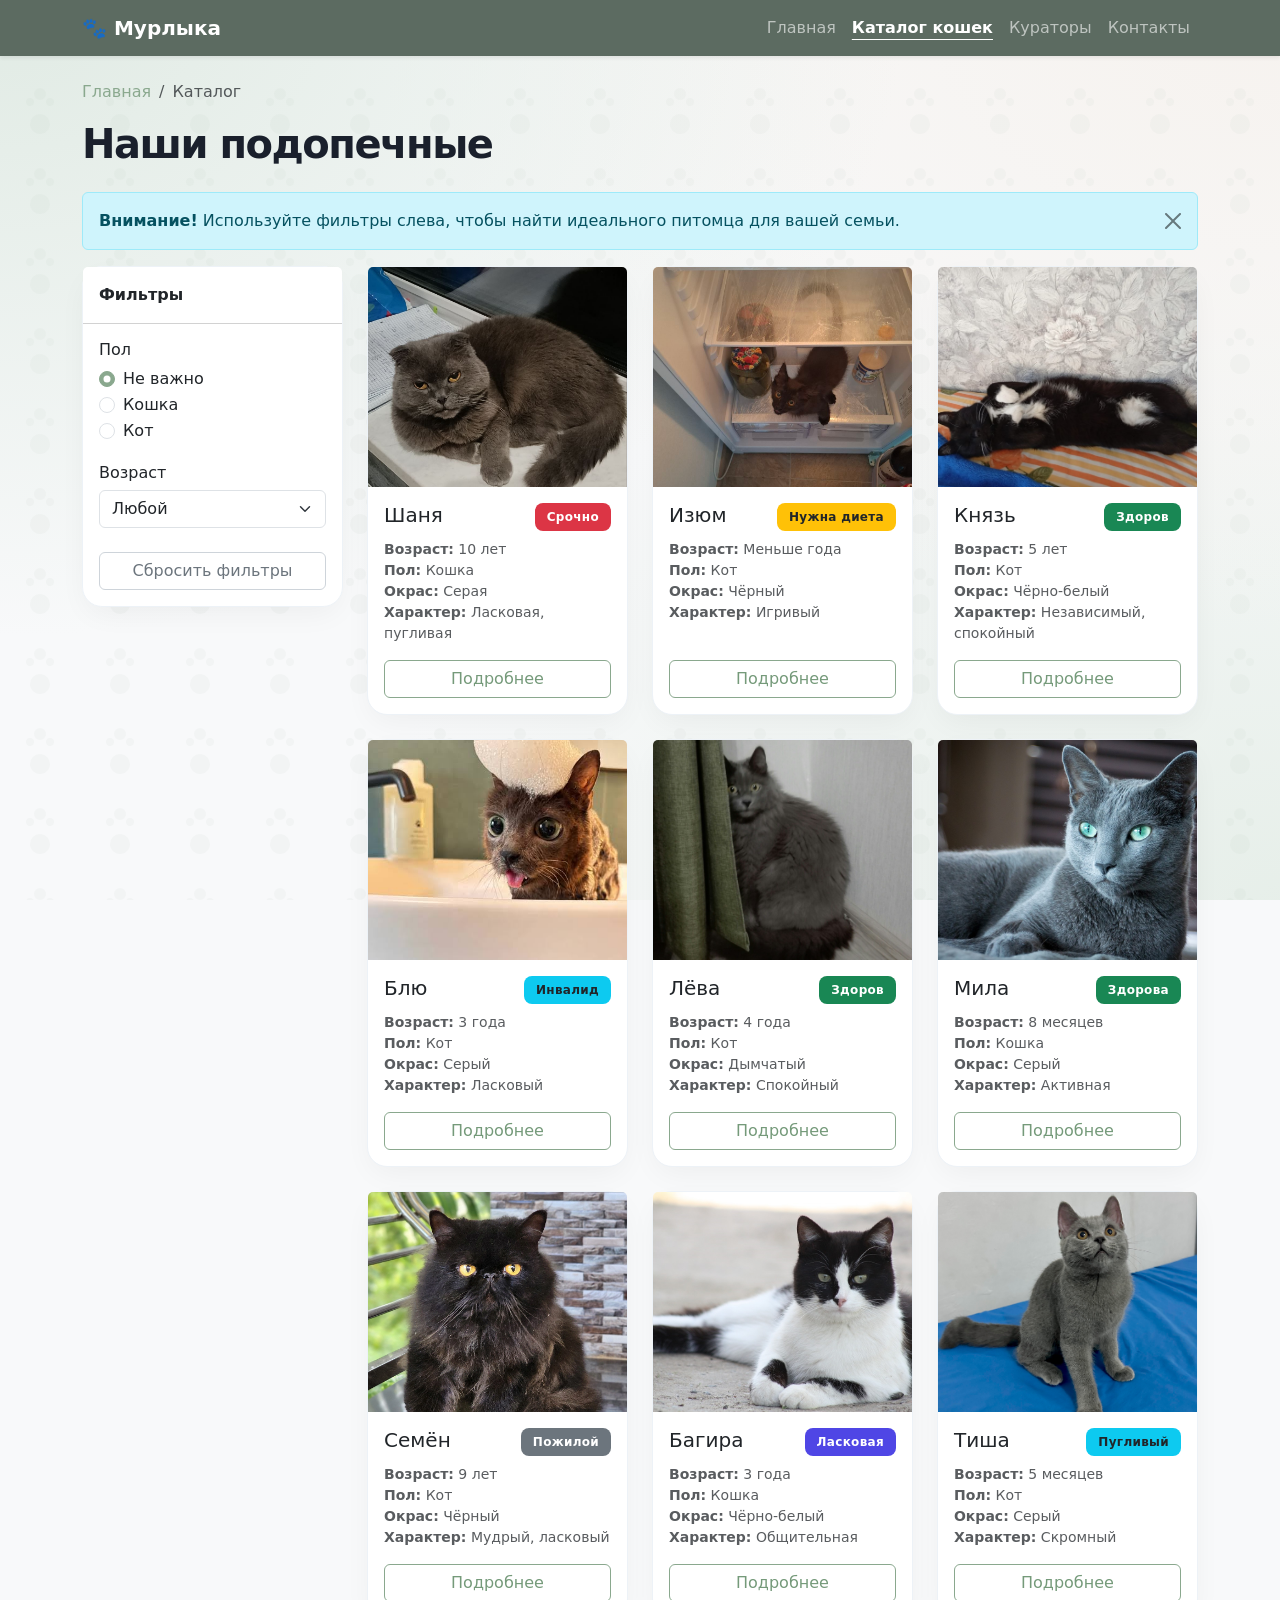
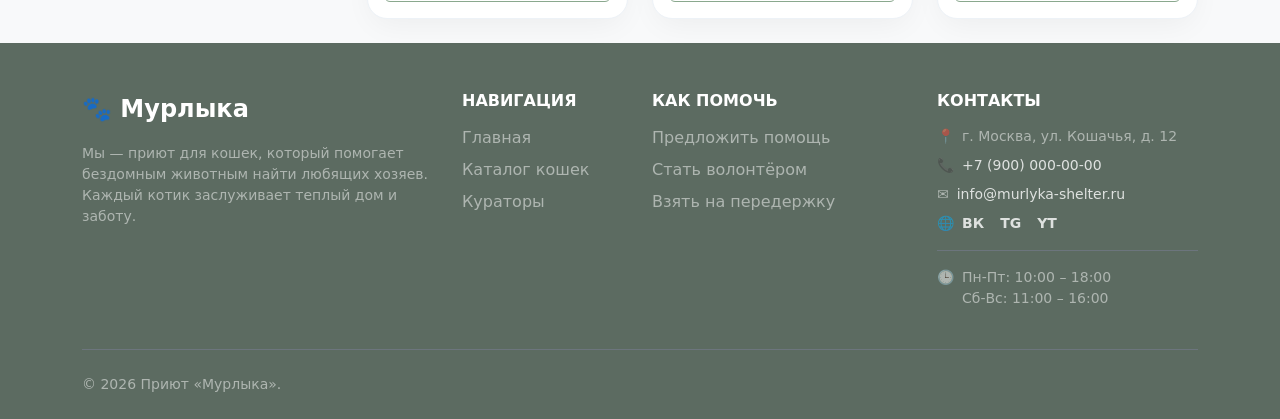
==== commit b2eb9446: "new curator cards and footer" ====
--- a/catalog.html
+++ b/catalog.html
@@ -302,7 +302,8 @@
     </div>
   </main>
 
- <footer class="bg-dark text-white pt-5 pb-4 mt-auto">
+   <!-- Подвал -->
+  <footer class="bg-dark text-white pt-5 pb-4 mt-auto">
     <div class="container">
       <div class="row g-4">
         
@@ -313,12 +314,6 @@
             Мы — приют для кошек, который помогает бездомным животным найти любящих хозяев. 
             Каждый котик заслуживает теплый дом и заботу.
           </p>
-          <div class="d-flex gap-3 mt-3">
-            <!-- Иконки соцсетей (заглушки) -->
-            <a href="#" class="text-white text-decoration-none fs-5" aria-label="ВКонтакте">ВК</a>
-            <a href="#" class="text-white text-decoration-none fs-5" aria-label="Telegram">TG</a>
-            <a href="#" class="text-white text-decoration-none fs-5" aria-label="YouTube">YT</a>
-          </div>
         </div>
 
         <!-- Колонка 2: Навигация -->
@@ -328,38 +323,54 @@
             <li class="mb-2"><a href="index.html" class="text-white-50 text-decoration-none hover-white">Главная</a></li>
             <li class="mb-2"><a href="catalog.html" class="text-white-50 text-decoration-none hover-white">Каталог кошек</a></li>
             <li class="mb-2"><a href="curators.html" class="text-white-50 text-decoration-none hover-white">Кураторы</a></li>
-            <li class="mb-2"><a href="contacts.html" class="text-white-50 text-decoration-none hover-white">Контакты</a></li>
+            <!-- Ссылку на Контакты убрали из этой колонки -->
           </ul>
         </div>
 
-        <!-- Колонка 3: Помощь -->
+        <!-- Колонка 3: Как помочь -->
         <div class="col-lg-3 col-md-6 mb-4 mb-lg-0">
           <h5 class="text-white mb-3 fs-6 text-uppercase fw-bold">Как помочь</h5>
           <ul class="list-unstyled">
             <li class="mb-2"><a href="order.html" class="text-white-50 text-decoration-none hover-white">Предложить помощь</a></li>
             <li class="mb-2"><a href="order.html" class="text-white-50 text-decoration-none hover-white">Стать волонтёром</a></li>
             <li class="mb-2"><a href="order.html" class="text-white-50 text-decoration-none hover-white">Взять на передержку</a></li>
-            <li class="mb-2"><a href="index.html#faq" class="text-white-50 text-decoration-none hover-white">Частые вопросы</a></li>
+            <!-- Ссылку на FAQ убрали из этой колонки -->
           </ul>
         </div>
 
-        <!-- Колонка 4: Контакты -->
+        <!-- Колонка 4: Контакты (Обновленная) -->
         <div class="col-lg-3 col-md-6 mb-4 mb-lg-0">
           <h5 class="text-white mb-3 fs-6 text-uppercase fw-bold">Контакты</h5>
           <ul class="list-unstyled text-white-50 small">
+            <!-- Адрес -->
             <li class="mb-2 d-flex">
               <span class="me-2">📍</span>
               <span>г. Москва, ул. Кошачья, д. 12</span>
             </li>
+            <!-- Телефон -->
             <li class="mb-2 d-flex">
               <span class="me-2">📞</span>
               <a href="tel:+79000000000" class="text-white-50 text-decoration-none hover-white">+7 (900) 000-00-00</a>
             </li>
+            
+            <!-- Почта (теперь выше времени работы) -->
             <li class="mb-2 d-flex">
               <span class="me-2">✉️</span>
               <a href="mailto:info@murlyka-shelter.ru" class="text-white-50 text-decoration-none hover-white">info@murlyka-shelter.ru</a>
             </li>
-            <li class="d-flex mt-3">
+
+            <!-- Соцсети (теперь сразу под почтой) -->
+            <li class="mb-3 d-flex align-items-center">
+              <span class="me-2">🌐</span>
+              <div class="d-flex gap-3">
+                <a href="#" class="text-white text-decoration-none hover-white fw-bold" aria-label="ВКонтакте">ВК</a>
+                <a href="#" class="text-white text-decoration-none hover-white fw-bold" aria-label="Telegram">TG</a>
+                <a href="#" class="text-white text-decoration-none hover-white fw-bold" aria-label="YouTube">YT</a>
+              </div>
+            </li>
+
+            <!-- Время работы (теперь ниже соцсетей) -->
+            <li class="d-flex mt-3 border-top border-secondary pt-3">
               <span class="me-2">🕒</span>
               <span>Пн-Пт: 10:00 – 18:00<br>Сб-Вс: 11:00 – 16:00</span>
             </li>
@@ -372,13 +383,14 @@
       <div class="border-top border-secondary mt-4 pt-4 text-center text-md-start">
         <div class="row align-items-center">
           <div class="col-md-6 mb-2 mb-md-0">
-            <p class="text-white-50 small mb-0">&copy; 2026 Приют «Мурлыка». </p>
+            <p class="text-white-50 small mb-0">&copy; 2026 Приют «Мурлыка».</p>
           </div>
           
         </div>
       </div>
     </div>
   </footer>
+  
     <a href="#top" class="scroll-top" id="scroll-top" aria-label="Наверх">🐾</a>
 
   <script src="vendor/bootstrap/js/bootstrap.bundle.min.js"></script>
--- a/css/custom.css
+++ b/css/custom.css
@@ -341,9 +341,8 @@
   cursor: auto;
 }
 
-/* Лапка (мягкий серый цвет) для кликабельных элементов */
 a, button, .btn, .nav-link, .dropdown-item, .page-link {
-  cursor: url("data:image/svg+xml;utf8,<svg xmlns='http://www.w3.org/2000/svg' width='24' height='24' viewBox='0 0 32 32'><path d='M16 28c-4 0-8-2-8-6 0-2 2-4 4-4 1 0 2 1 3 1s2-1 3-1c2 0 4 2 4 4 0 4-4 6-8 6zM8 14c-1.5 0-3-1.5-3-3s1.5-3 3-3 3 1.5 3 3-1.5 3-3 3zm16 0c-1.5 0-3-1.5-3-3s1.5-3 3-3 3 1.5 3 3-1.5 3-3 3zm-8-4c-1.5 0-3-1.5-3-3s1.5-3 3-3 3 1.5 3 3-1.5 3-3 3z' fill='%238e8e8e' stroke='white' stroke-width='2'/></svg>") 2 2, pointer !important;
+  cursor: url("data:image/svg+xml;utf8,<svg xmlns='http://www.w3.org/2000/svg' width='24' height='24' viewBox='0 0 32 32'><path d='M16 28c-4 0-8-2-8-6 0-2 2-4 4-4 1 0 2 1 3 1s2-1 3-1c2 0 4 2 4 4 0 4-4 6-8 6zM8 14c-1.5 0-3-1.5-3-3s1.5-3 3-3 3 1.5 3 3-1.5 3-3 3zm16 0c-1.5 0-3-1.5-3-3s1.5-3 3-3 3 1.5 3 3-1.5 3-3 3zm-8-4c-1.5 0-3-1.5-3-3s1.5-3 3-3 3 1.5 3 3-1.5 3-3 3z' fill='black'/></svg>") 2 2, pointer !important;
 }
 
 /* ===============================
@@ -488,4 +487,5 @@
 footer .d-flex a:hover {
   color: #8aa88e !important; /* Шалфейный */
   text-decoration: none !important; /* Иконки не подчеркиваем, чтобы не было мешанины */
-}+}
+
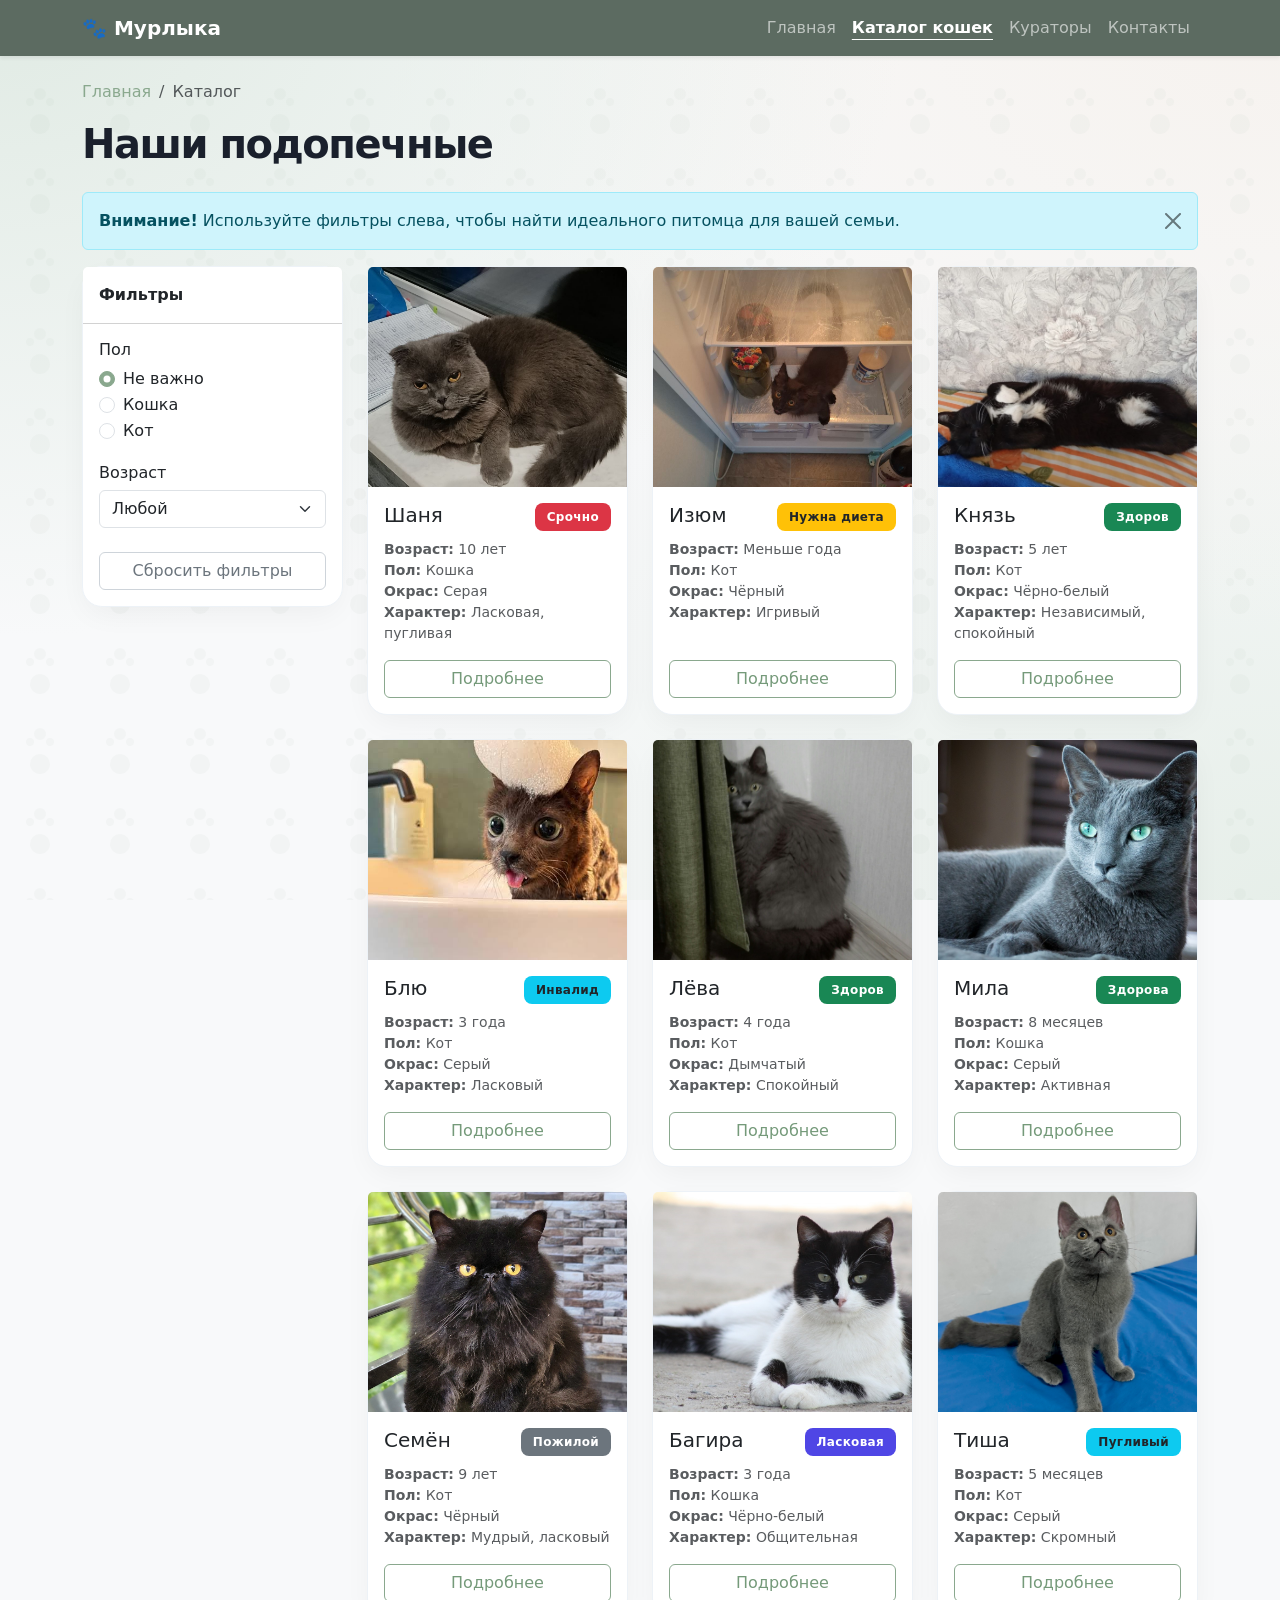
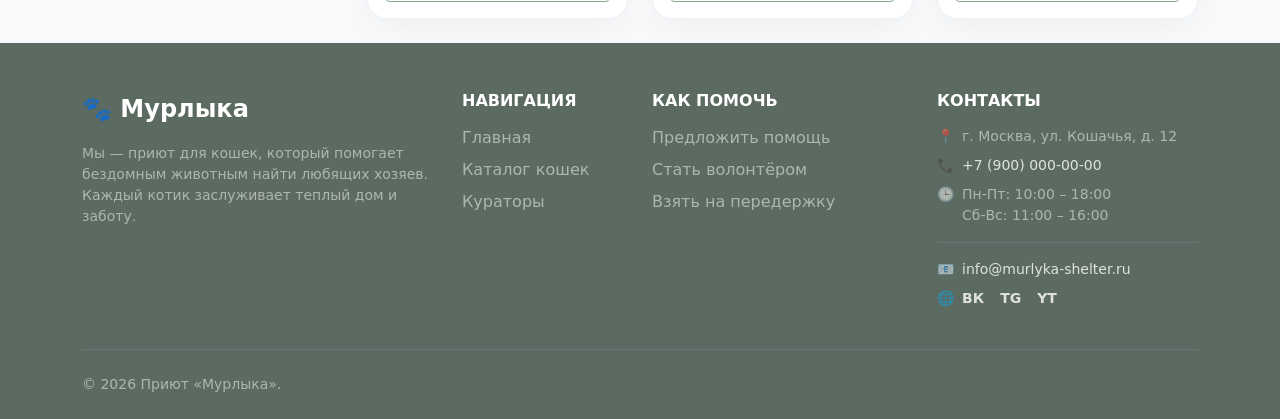
==== commit d3b8f59d: "new footer" ====
--- a/catalog.html
+++ b/catalog.html
@@ -341,38 +341,39 @@
         <!-- Колонка 4: Контакты (Обновленная) -->
         <div class="col-lg-3 col-md-6 mb-4 mb-lg-0">
           <h5 class="text-white mb-3 fs-6 text-uppercase fw-bold">Контакты</h5>
-          <ul class="list-unstyled text-white-50 small">
+                    <ul class="list-unstyled text-white-50 small">
             <!-- Адрес -->
             <li class="mb-2 d-flex">
               <span class="me-2">📍</span>
               <span>г. Москва, ул. Кошачья, д. 12</span>
             </li>
+            
             <!-- Телефон -->
             <li class="mb-2 d-flex">
               <span class="me-2">📞</span>
-              <a href="tel:+79000000000" class="text-white-50 text-decoration-none hover-white">+7 (900) 000-00-00</a>
+              <a href="tel:+71234567890" class="text-white-50 text-decoration-none hover-white">+7 (900) 000-00-00</a>
             </li>
-            
-            <!-- Почта (теперь выше времени работы) -->
-            <li class="mb-2 d-flex">
-              <span class="me-2">✉️</span>
+
+            <!-- Время работы (теперь сразу после телефона) -->
+            <li class="mb-3 d-flex">
+              <span class="me-2">🕒</span>
+              <span>Пн-Пт: 10:00 – 18:00<br>Сб-Вс: 11:00 – 16:00</span>
+            </li>
+
+            <!-- Почта (теперь ниже времени) -->
+            <li class="mb-2 d-flex border-top border-secondary pt-3">
+              <span class="me-2">📧</span>
               <a href="mailto:info@murlyka-shelter.ru" class="text-white-50 text-decoration-none hover-white">info@murlyka-shelter.ru</a>
             </li>
 
-            <!-- Соцсети (теперь сразу под почтой) -->
-            <li class="mb-3 d-flex align-items-center">
+            <!-- Соцсети (под почтой) -->
+            <li class="d-flex align-items-center">
               <span class="me-2">🌐</span>
               <div class="d-flex gap-3">
                 <a href="#" class="text-white text-decoration-none hover-white fw-bold" aria-label="ВКонтакте">ВК</a>
                 <a href="#" class="text-white text-decoration-none hover-white fw-bold" aria-label="Telegram">TG</a>
                 <a href="#" class="text-white text-decoration-none hover-white fw-bold" aria-label="YouTube">YT</a>
               </div>
-            </li>
-
-            <!-- Время работы (теперь ниже соцсетей) -->
-            <li class="d-flex mt-3 border-top border-secondary pt-3">
-              <span class="me-2">🕒</span>
-              <span>Пн-Пт: 10:00 – 18:00<br>Сб-Вс: 11:00 – 16:00</span>
             </li>
           </ul>
         </div>
@@ -390,7 +391,7 @@
       </div>
     </div>
   </footer>
-  
+
     <a href="#top" class="scroll-top" id="scroll-top" aria-label="Наверх">🐾</a>
 
   <script src="vendor/bootstrap/js/bootstrap.bundle.min.js"></script>
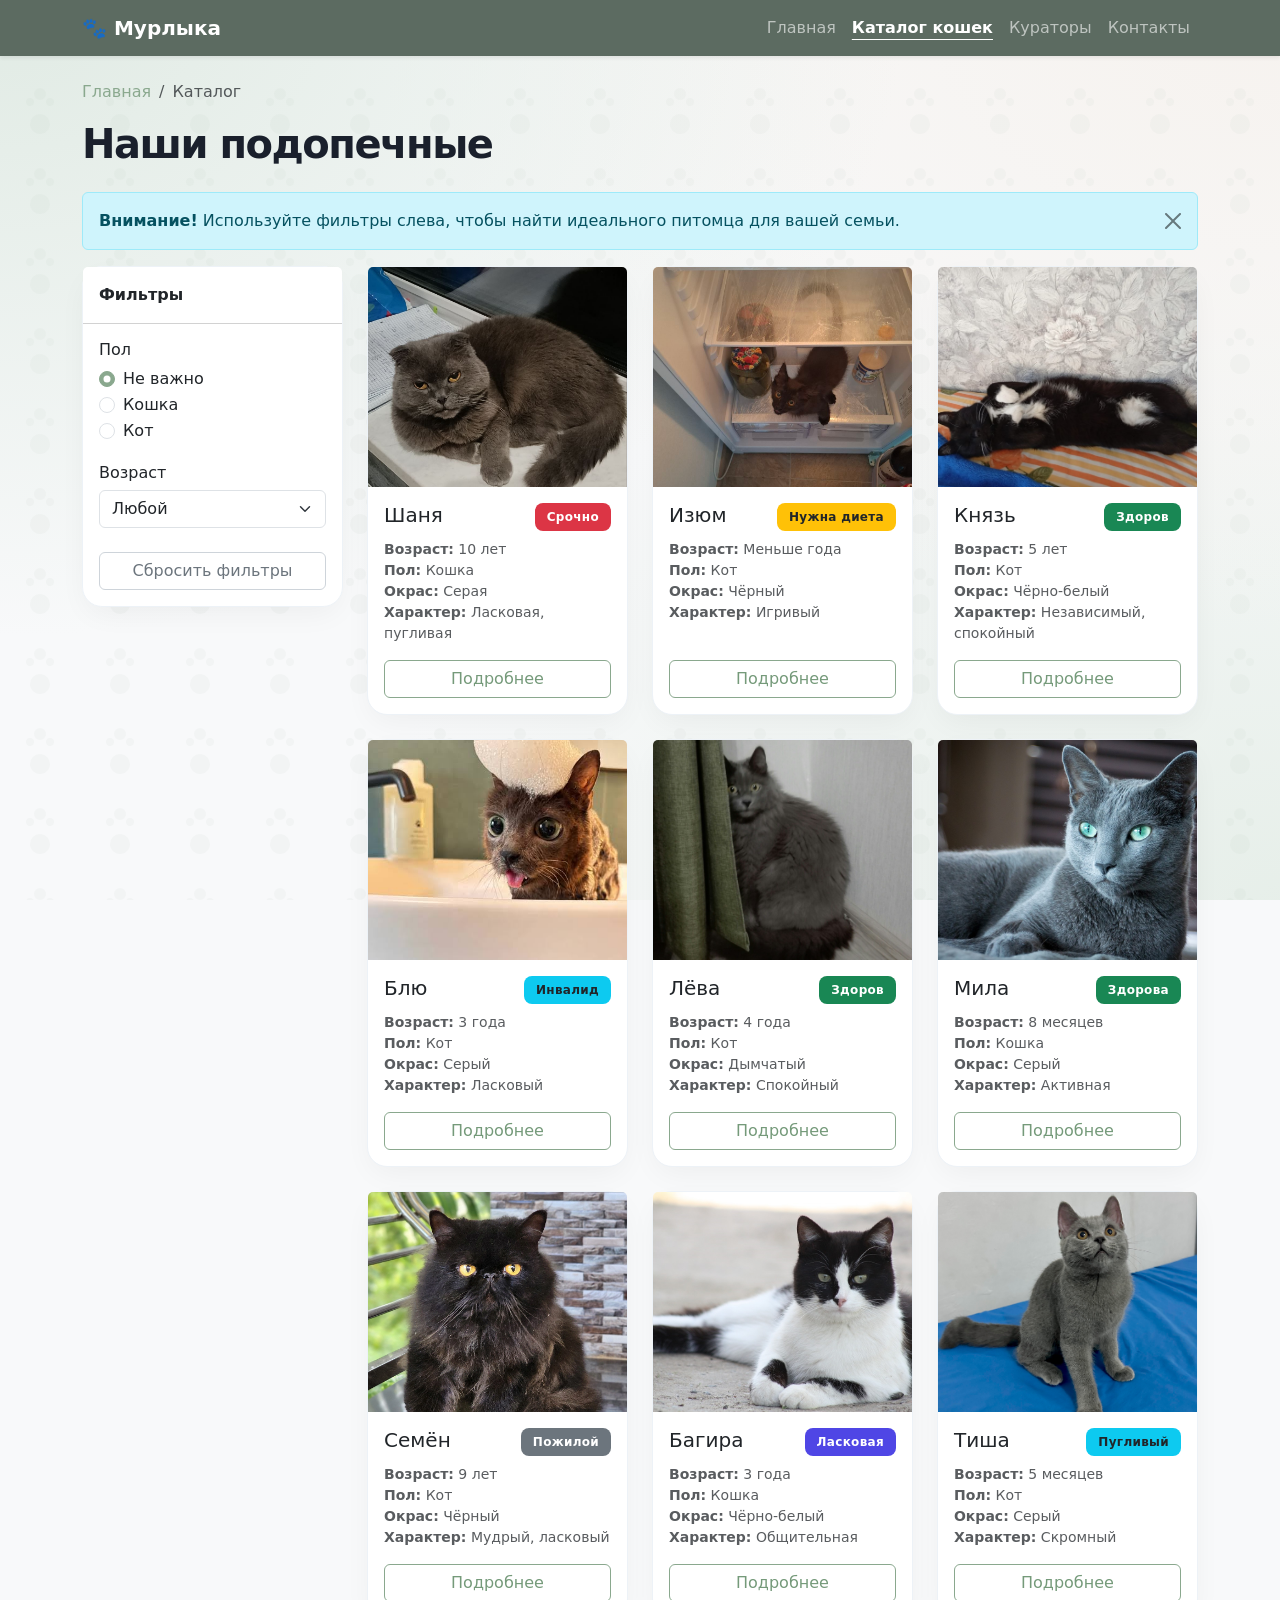
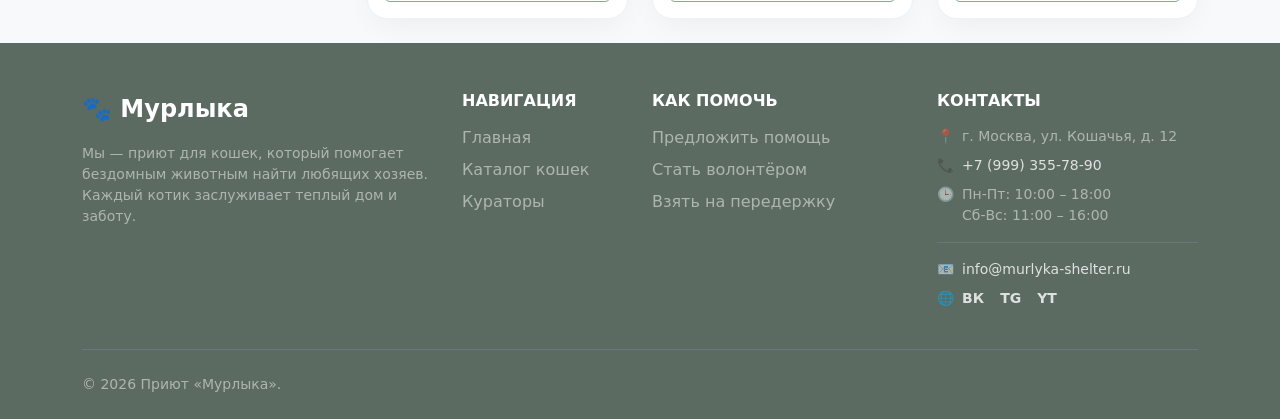
==== commit a4d4fb3e: "fix" ====
--- a/catalog.html
+++ b/catalog.html
@@ -351,7 +351,7 @@
             <!-- Телефон -->
             <li class="mb-2 d-flex">
               <span class="me-2">📞</span>
-              <a href="tel:+71234567890" class="text-white-50 text-decoration-none hover-white">+7 (900) 000-00-00</a>
+              <a href="tel:+71234567890" class="text-white-50 text-decoration-none hover-white">+7 (999) 355-78-90</a>
             </li>
 
             <!-- Время работы (теперь сразу после телефона) -->
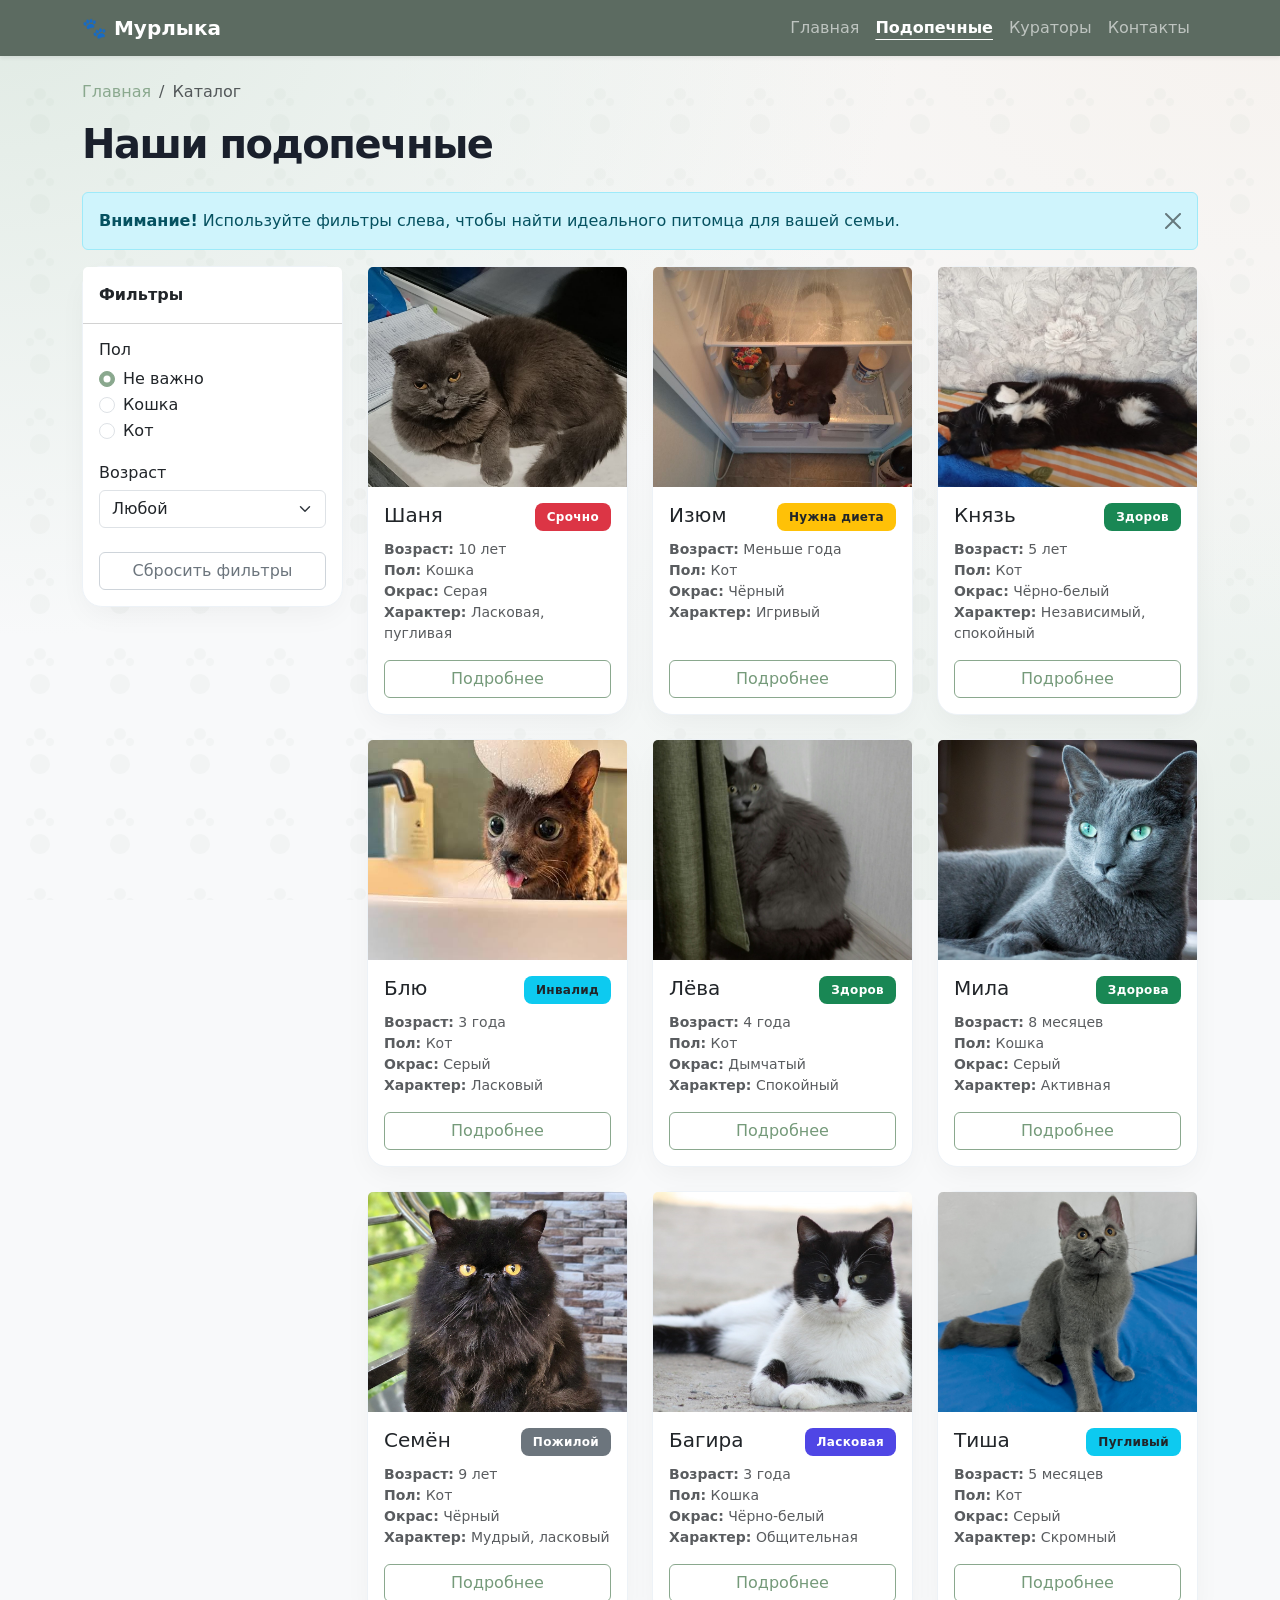
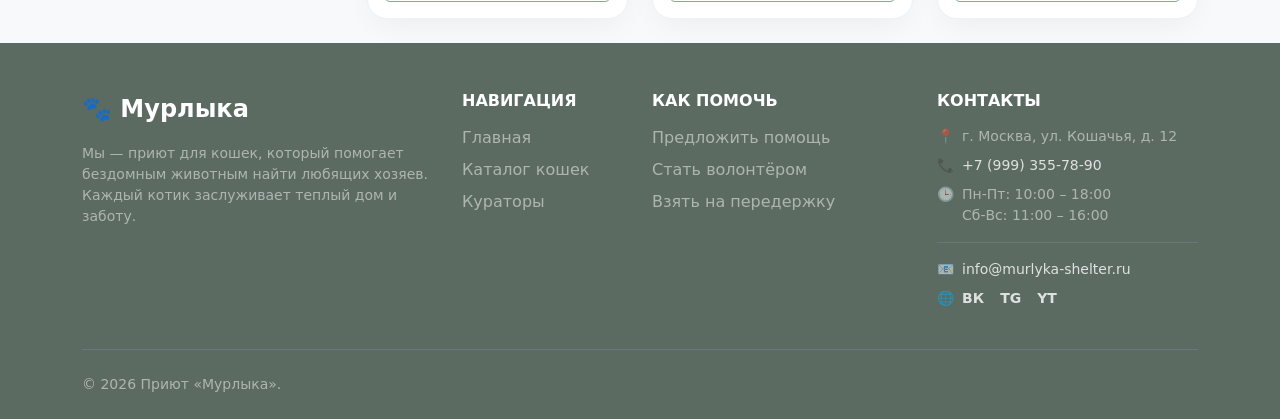
==== commit ca859de8: "fix" ====
--- a/catalog.html
+++ b/catalog.html
@@ -25,7 +25,7 @@
             <a class="nav-link" href="index.html">Главная</a>
           </li>
           <li class="nav-item">
-            <a class="nav-link active" aria-current="page" href="catalog.html">Каталог кошек</a>
+            <a class="nav-link active" aria-current="page" href="catalog.html">Подопечные</a>
           </li>
           
           <li class="nav-item">
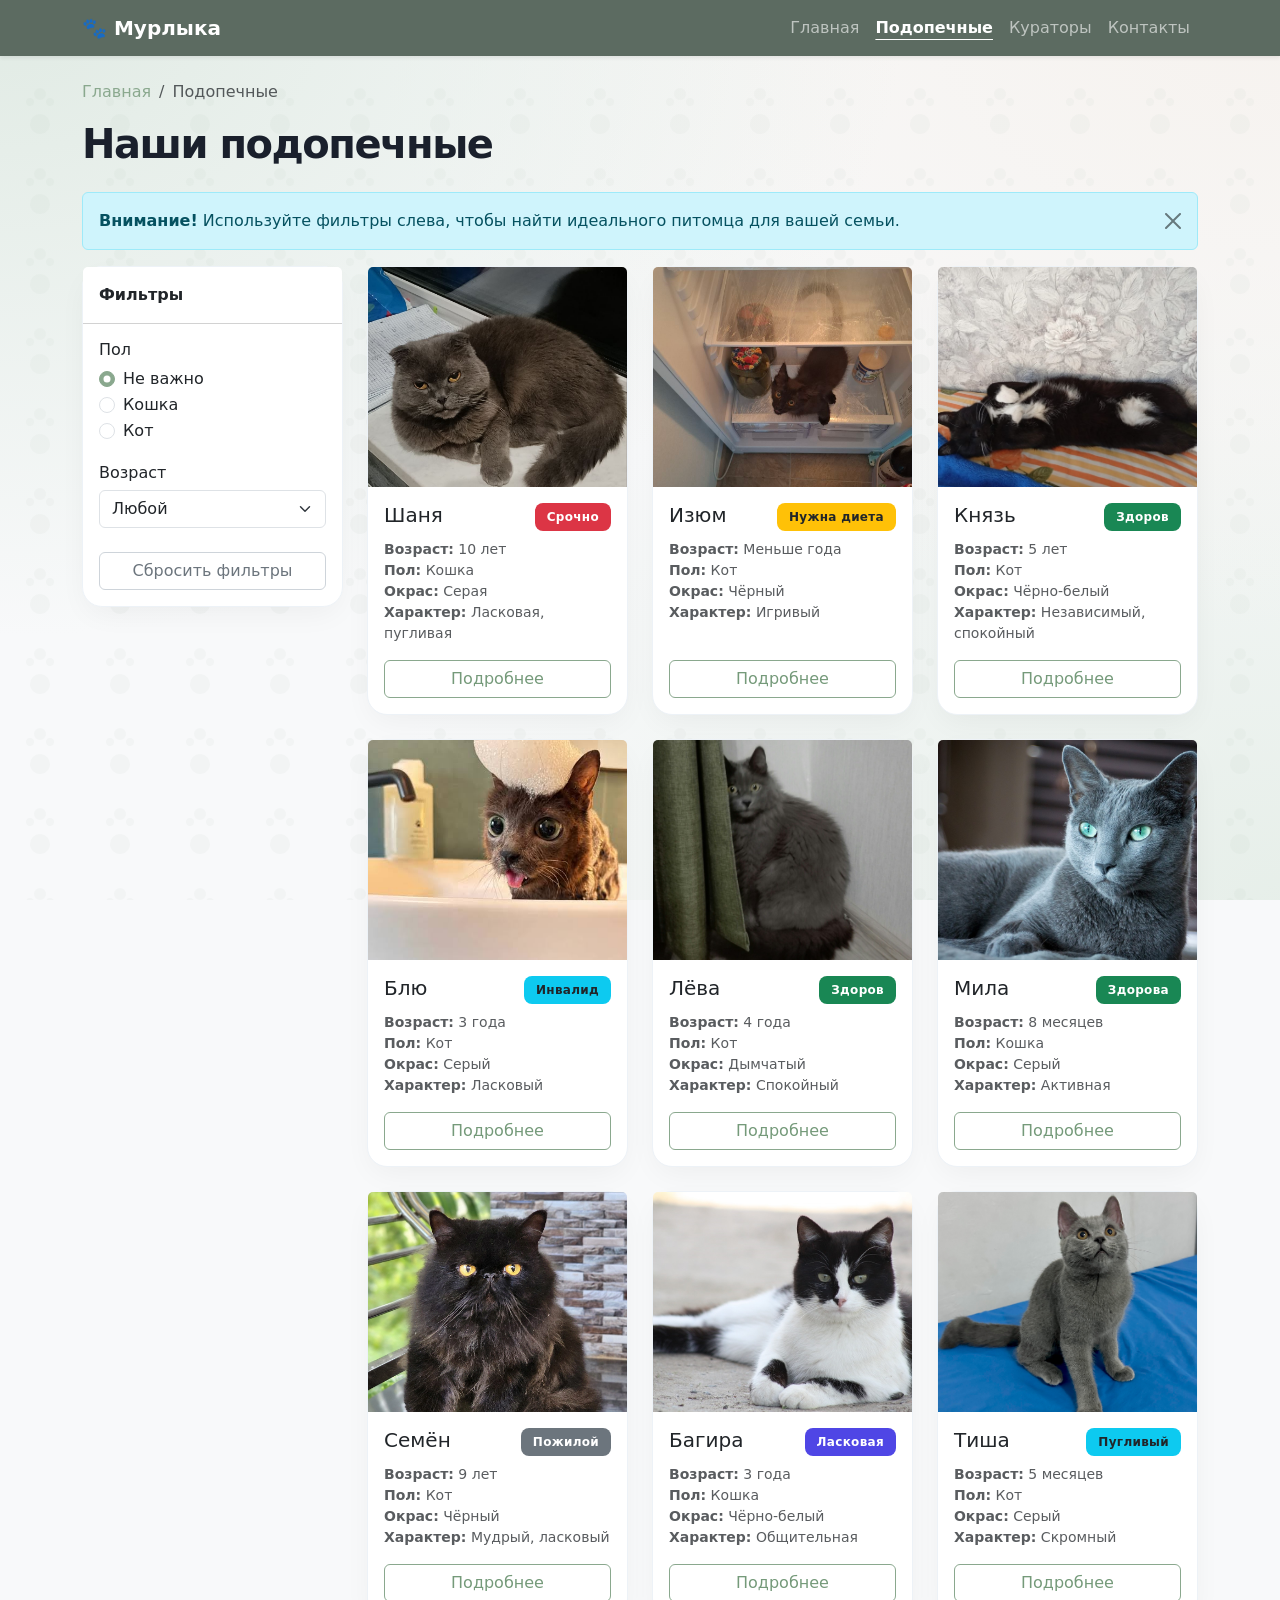
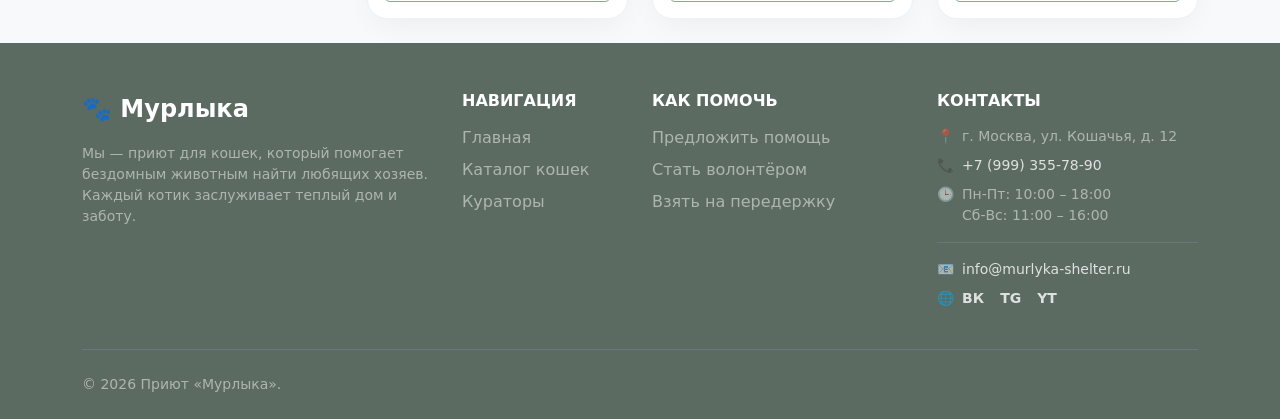
==== commit 1ecc53e9: "fix" ====
--- a/catalog.html
+++ b/catalog.html
@@ -46,7 +46,7 @@
       <nav aria-label="breadcrumb">
         <ol class="breadcrumb">
           <li class="breadcrumb-item"><a href="index.html">Главная</a></li>
-          <li class="breadcrumb-item active" aria-current="page">Каталог</li>
+          <li class="breadcrumb-item active" aria-current="page">Подопечные</li>
         </ol>
       </nav>
 
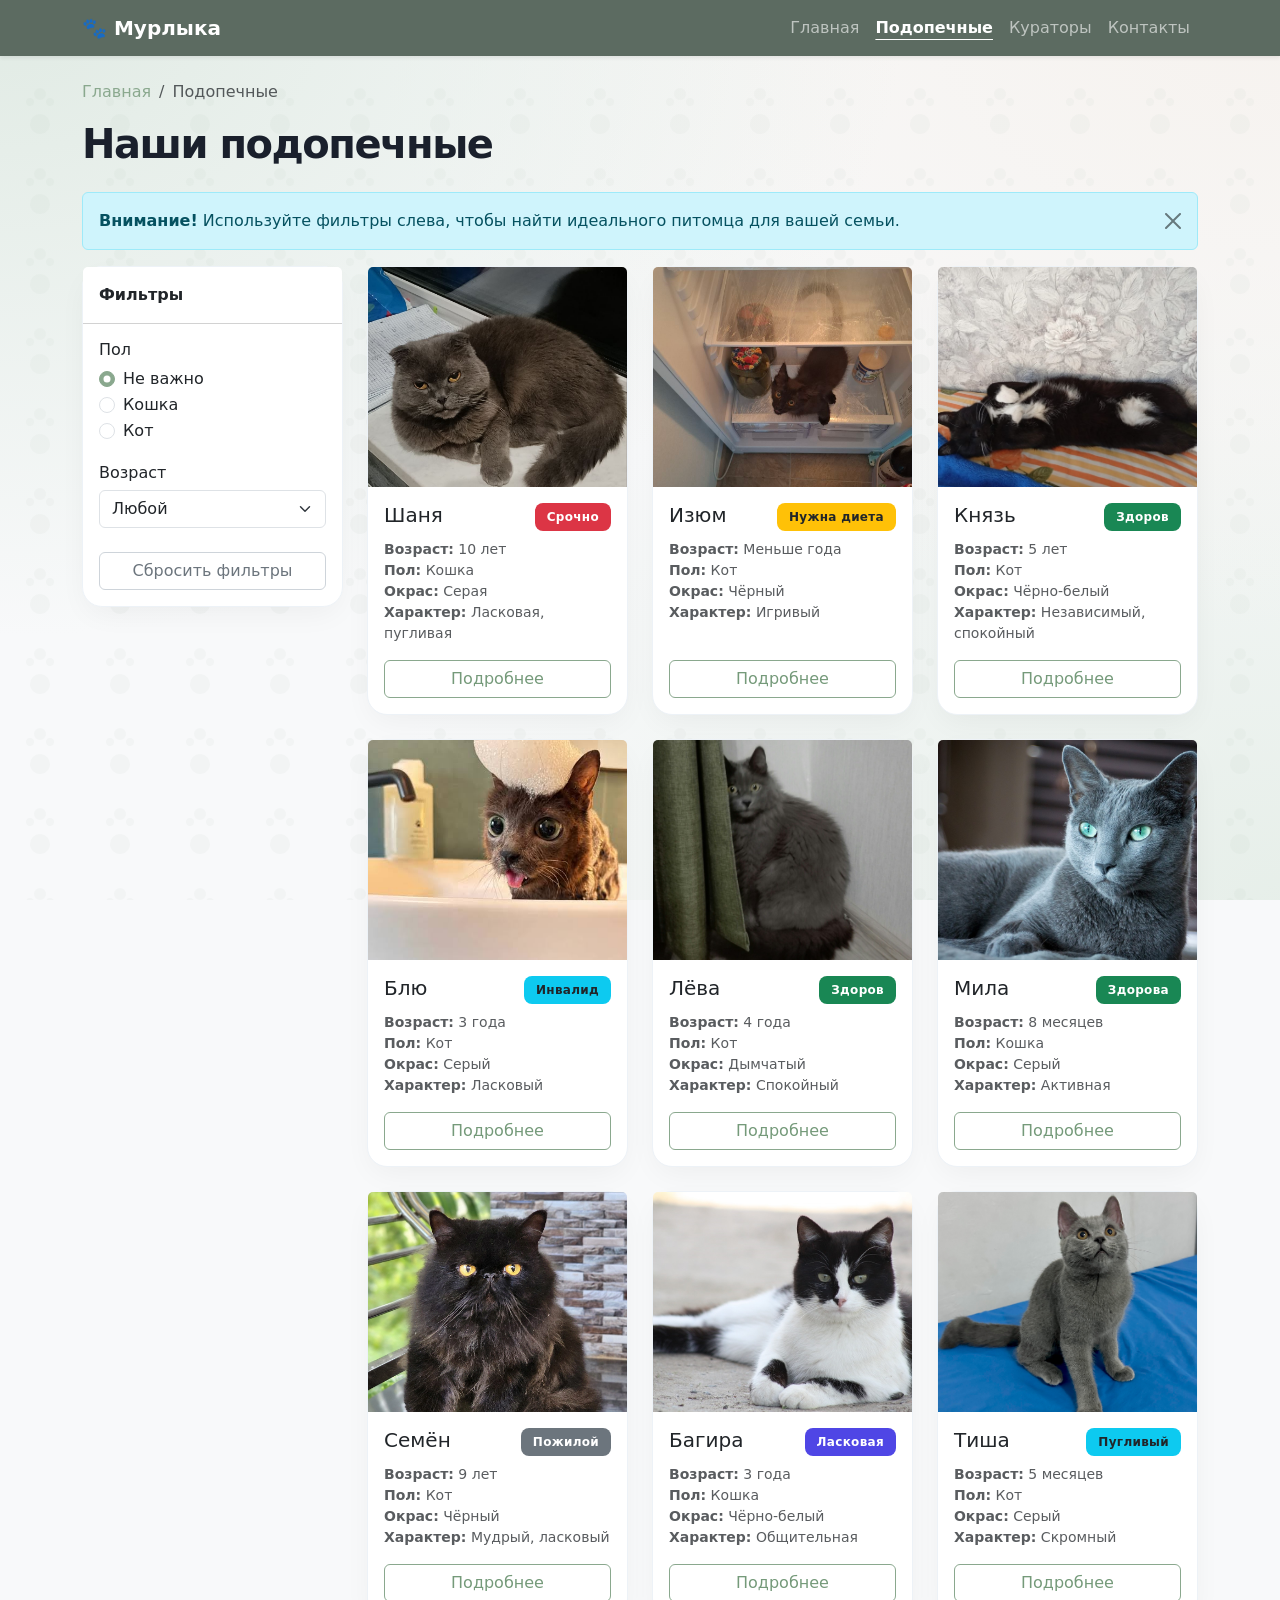
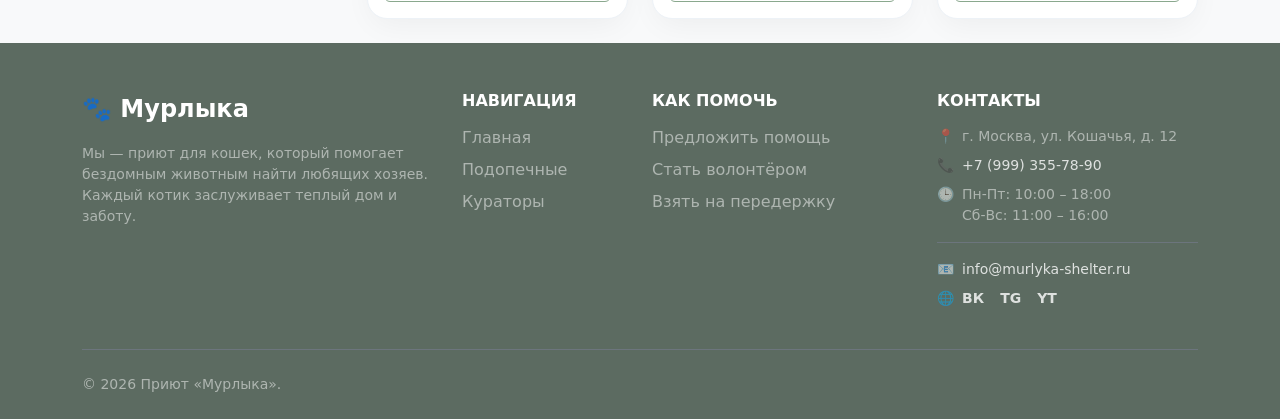
==== commit 6c404dd4: "fix" ====
--- a/catalog.html
+++ b/catalog.html
@@ -321,7 +321,7 @@
           <h5 class="text-white mb-3 fs-6 text-uppercase fw-bold">Навигация</h5>
           <ul class="list-unstyled">
             <li class="mb-2"><a href="index.html" class="text-white-50 text-decoration-none hover-white">Главная</a></li>
-            <li class="mb-2"><a href="catalog.html" class="text-white-50 text-decoration-none hover-white">Каталог кошек</a></li>
+            <li class="mb-2"><a href="catalog.html" class="text-white-50 text-decoration-none hover-white">Подопечные</a></li>
             <li class="mb-2"><a href="curators.html" class="text-white-50 text-decoration-none hover-white">Кураторы</a></li>
             <!-- Ссылку на Контакты убрали из этой колонки -->
           </ul>
